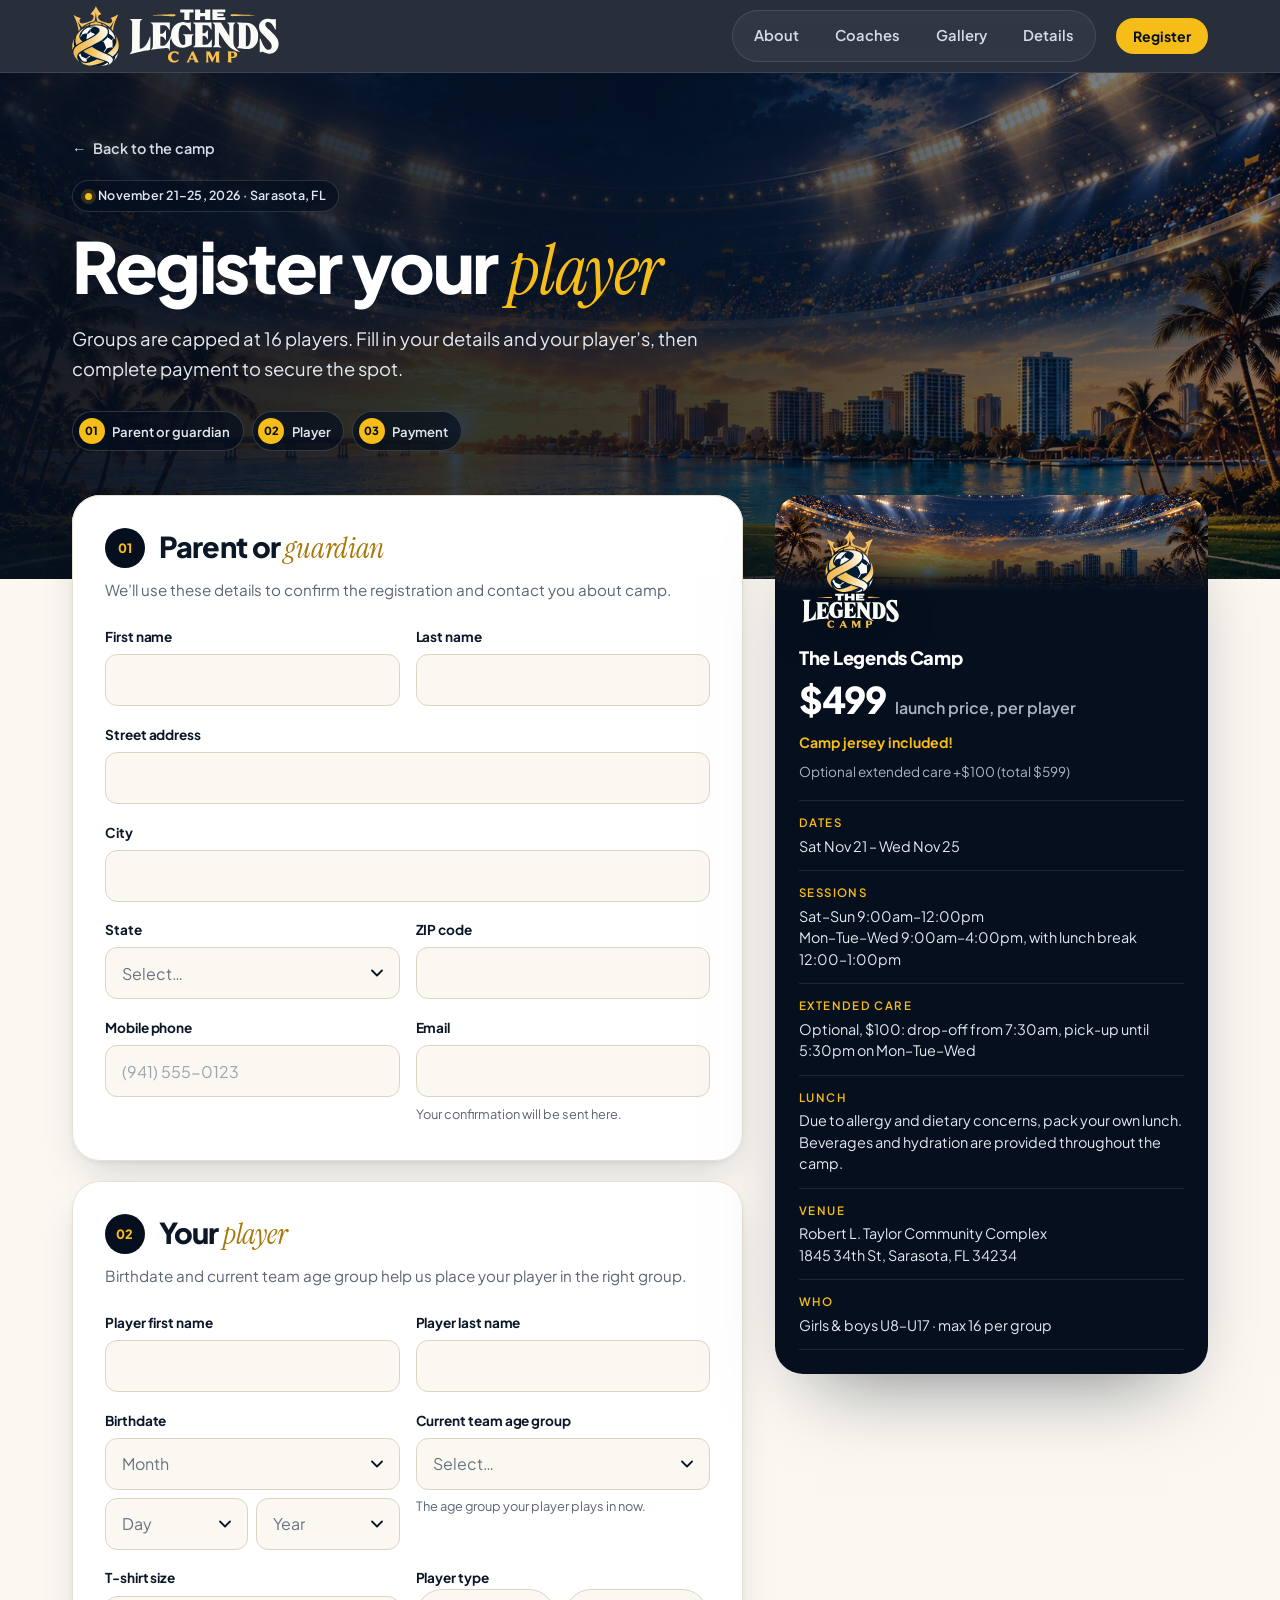
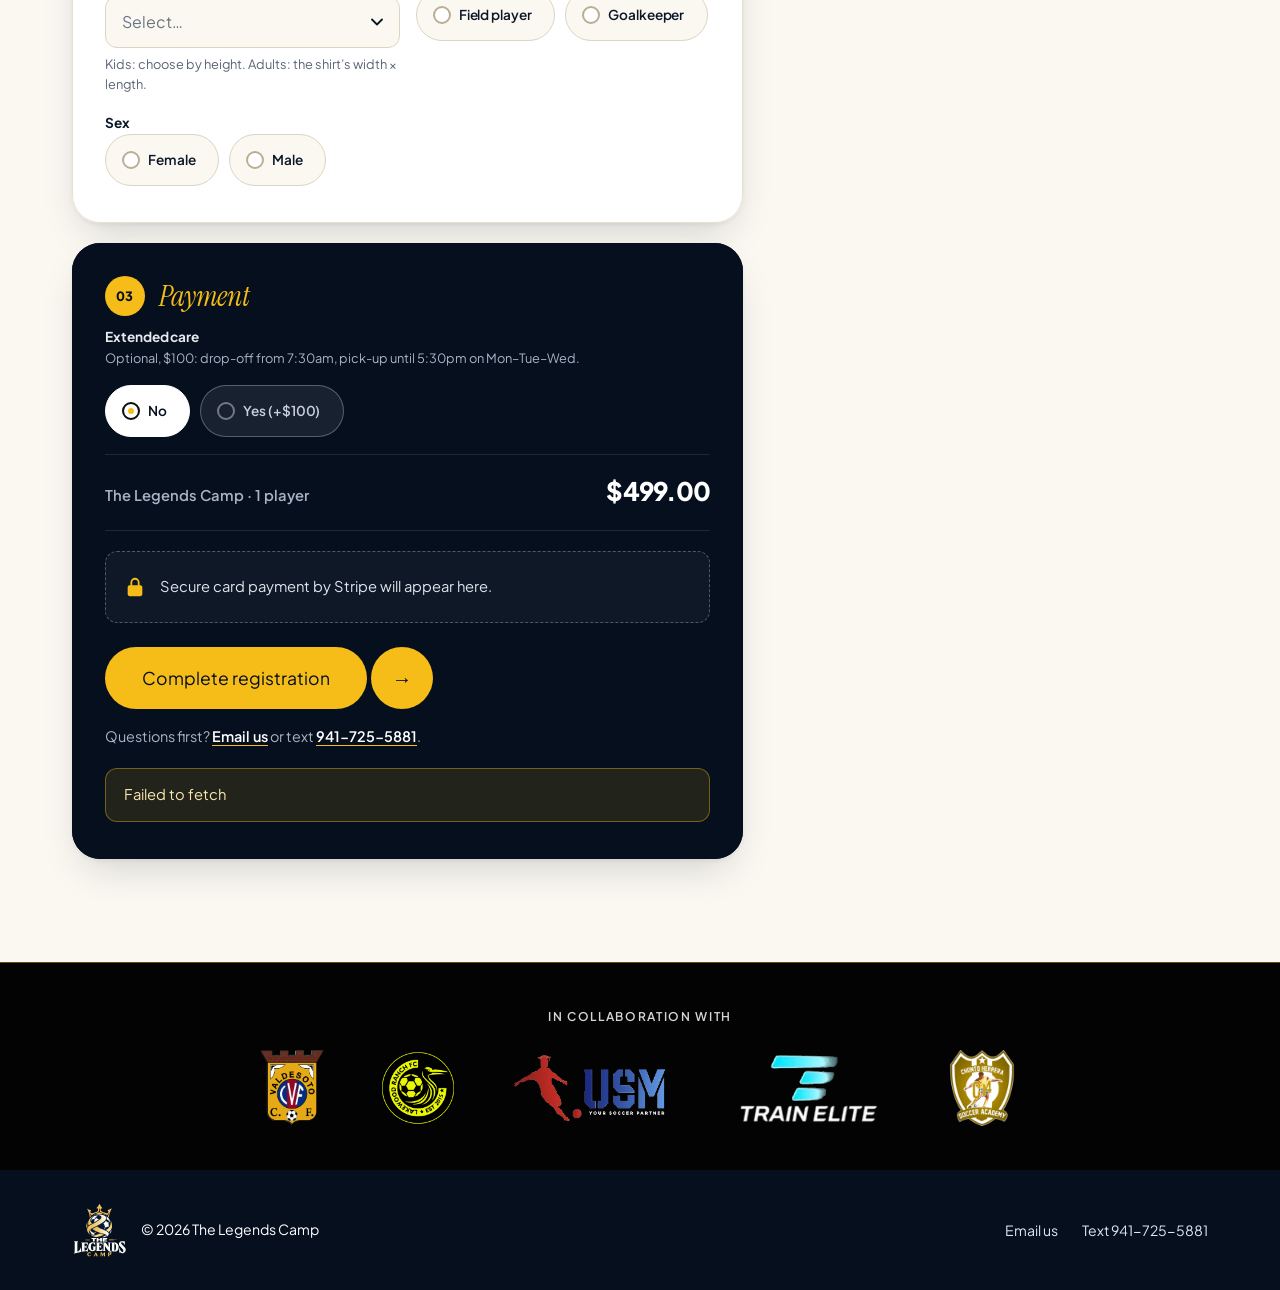
==== register.html @ 3d804f98 "Launch price, hero details and coaching carousel (Jeff, 2026-11-09) - $499 launch price everywhere (" ====
<!doctype html>
<html lang="en">
<head>
<meta charset="UTF-8">
<meta name="viewport" content="width=device-width, initial-scale=1">
<title>Register — The Legends Camp, Sarasota</title>
<meta name="description" content="Register your player for The Legends Camp in Sarasota, November 21–25, 2026. Groups of just 16 players, ages U8–U17.">
<meta name="theme-color" content="#08111f">

<meta property="og:type" content="website">
<meta property="og:title" content="Register — The Legends Camp, Sarasota">
<meta property="og:description" content="Train with five trophy-winning coaches in groups of just 16. Thanksgiving 2026, Sarasota, FL. Ages U8–U17.">
<!-- Link previews (iMessage, WhatsApp, Facebook, etc.). These must be absolute URLs:
     change the preview address below to the final domain when the site moves. -->
<meta property="og:image" content="https://thelegendscamp.com/images/share-david-ronaldo.jpg">
<meta property="og:image:type" content="image/jpeg">
<meta property="og:image:width" content="1200">
<meta property="og:image:height" content="630">
<meta property="og:image:alt" content="David Chorro on the training pitch with Cristiano Ronaldo">
<meta property="og:url" content="https://thelegendscamp.com/register.html">
<meta name="twitter:card" content="summary_large_image">
<meta name="twitter:image" content="https://thelegendscamp.com/images/share-david-ronaldo.jpg">

<link rel="icon" type="image/svg+xml" href="images/logo-dark.svg">
<link rel="stylesheet" href="css/styles.css?v=20261110b">
<link rel="stylesheet" href="css/register.css?v=20261109c">
</head>
<body class="page-register">
<a class="skip-link" href="#main">Skip to the form</a>

<header class="site-header" id="siteHeader">
  <div class="wrap site-header__inner">
    <a class="brand" href="index.html" aria-label="The Legends Camp — home">
      <img src="images/logo-emblem.svg" alt="" width="47" height="60" class="brand__mark">
      <img src="images/logo-wordmark.svg" alt="The Legends Camp" width="150" height="53" class="brand__wordmark">
    </a>

    <button class="nav-toggle" id="navToggle" aria-expanded="false" aria-controls="siteNav">
      <span class="sr-only">Menu</span>
      <span class="nav-toggle__bar"></span>
      <span class="nav-toggle__bar"></span>
      <span class="nav-toggle__bar"></span>
    </button>

    <nav class="site-nav" id="siteNav" aria-label="Primary">
      <div class="site-nav__links">
        <a href="index.html#about">About</a>
        <a href="index.html#coaches">Coaches</a>
        <a href="index.html#gallery">Gallery</a>
        <a href="index.html#faq">Details</a>
      </div>
      <a class="btn btn--gold btn--small" href="#main" aria-current="page">Register</a>
    </nav>
  </div>
</header>

<main id="main">

  <section class="reg-hero">
    <div class="wrap">
      <a class="reg-back" href="index.html"><span aria-hidden="true">←</span> Back to the camp</a>
      <p class="chip chip--dark"><span class="chip__dot" aria-hidden="true"></span>November 21–25, 2026 · Sarasota, FL</p>
      <h1>Register your <em>player</em></h1>
      <p class="reg-hero__lede">Groups are capped at 16 players. Fill in your details and your player’s, then complete payment to secure the spot.</p>
      <ol class="reg-steps" aria-label="Registration steps">
        <li><a href="#step-parent" data-step="step-parent"><span>01</span>Parent or guardian</a></li>
        <li><a href="#step-player" data-step="step-player"><span>02</span>Player</a></li>
        <li><a href="#step-payment" data-step="step-payment"><span>03</span>Payment</a></li>
      </ol>
    </div>
  </section>

  <div class="reg-body">
    <div class="wrap reg-layout">

      <form class="reg-form" id="registrationForm" novalidate>

        <div class="reg-alert" id="regErrors" role="alert" tabindex="-1" hidden>
          <p class="reg-alert__title">Please check the highlighted fields</p>
          <ul class="reg-alert__list" id="regErrorList"></ul>
        </div>

        <fieldset class="reg-card" id="step-parent" tabindex="-1">
          <legend class="reg-card__head">
            <span class="reg-card__num">01</span>
            <span class="reg-card__title">Parent or <em>guardian</em></span>
          </legend>
          <p class="reg-card__intro">We’ll use these details to confirm the registration and contact you about camp.</p>

          <div class="reg-grid">
            <div class="field">
              <label for="parentFirstName">First name</label>
              <input id="parentFirstName" name="parent_first_name" type="text" autocomplete="given-name" required maxlength="50">
            </div>
            <div class="field">
              <label for="parentLastName">Last name</label>
              <input id="parentLastName" name="parent_last_name" type="text" autocomplete="family-name" required maxlength="50">
            </div>

            <div class="field field--full">
              <label for="address">Street address</label>
              <input id="address" name="address" type="text" autocomplete="address-line1" required maxlength="50">
            </div>

            <div class="field field--full field--city">
              <label for="city">City</label>
              <input id="city" name="city" type="text" autocomplete="address-level2" required maxlength="50">
            </div>
            <div class="field">
              <label for="state">State</label>
              <select id="state" name="state" autocomplete="address-level1" required data-dropdown>
                <option value="">Select…</option>
                <option value="AL">Alabama</option><option value="AK">Alaska</option><option value="AZ">Arizona</option>
                <option value="AR">Arkansas</option><option value="CA">California</option><option value="CO">Colorado</option>
                <option value="CT">Connecticut</option><option value="DE">Delaware</option><option value="DC">District of Columbia</option>
                <option value="FL">Florida</option><option value="GA">Georgia</option><option value="HI">Hawaii</option>
                <option value="ID">Idaho</option><option value="IL">Illinois</option><option value="IN">Indiana</option>
                <option value="IA">Iowa</option><option value="KS">Kansas</option><option value="KY">Kentucky</option>
                <option value="LA">Louisiana</option><option value="ME">Maine</option><option value="MD">Maryland</option>
                <option value="MA">Massachusetts</option><option value="MI">Michigan</option><option value="MN">Minnesota</option>
                <option value="MS">Mississippi</option><option value="MO">Missouri</option><option value="MT">Montana</option>
                <option value="NE">Nebraska</option><option value="NV">Nevada</option><option value="NH">New Hampshire</option>
                <option value="NJ">New Jersey</option><option value="NM">New Mexico</option><option value="NY">New York</option>
                <option value="NC">North Carolina</option><option value="ND">North Dakota</option><option value="OH">Ohio</option>
                <option value="OK">Oklahoma</option><option value="OR">Oregon</option><option value="PA">Pennsylvania</option>
                <option value="RI">Rhode Island</option><option value="SC">South Carolina</option><option value="SD">South Dakota</option>
                <option value="TN">Tennessee</option><option value="TX">Texas</option><option value="UT">Utah</option>
                <option value="VT">Vermont</option><option value="VA">Virginia</option><option value="WA">Washington</option>
                <option value="WV">West Virginia</option><option value="WI">Wisconsin</option><option value="WY">Wyoming</option>
              </select>
            </div>
            <div class="field">
              <label for="zip">ZIP code</label>
              <input id="zip" name="zip" type="text" inputmode="numeric" autocomplete="postal-code" required maxlength="10" pattern="\d{5}(-\d{4})?">
            </div>

            <div class="field">
              <label for="phone">Mobile phone</label>
              <input id="phone" name="mobile_phone" type="tel" autocomplete="tel" required maxlength="20" placeholder="(941) 555-0123">
            </div>
            <div class="field">
              <label for="email">Email</label>
              <input id="email" name="email" type="email" autocomplete="email" required maxlength="50">
              <p class="field__hint">Your confirmation will be sent here.</p>
            </div>
          </div>
        </fieldset>

        <fieldset class="reg-card" id="step-player" tabindex="-1">
          <legend class="reg-card__head">
            <span class="reg-card__num">02</span>
            <span class="reg-card__title">Your <em>player</em></span>
          </legend>
          <p class="reg-card__intro">Birthdate and current team age group help us place your player in the right group.</p>

          <div class="reg-grid">
            <div class="field">
              <label for="playerFirstName">Player first name</label>
              <input id="playerFirstName" name="player_first_name" type="text" autocomplete="off" required maxlength="60">
            </div>
            <div class="field">
              <label for="playerLastName">Player last name</label>
              <input id="playerLastName" name="player_last_name" type="text" autocomplete="off" required maxlength="60">
            </div>

            <fieldset class="field birth-field">
              <legend>Birthdate</legend>
              <input id="birthdate" name="player_birthdate" type="hidden" data-min="2006-01-01" data-max="2021-12-31">
              <div class="birth-row">
                <div class="birth-row__part"><label class="sr-only" for="birthMonth">Birth month</label><select id="birthMonth" data-dropdown><option value="">Month</option><option value="01">January</option><option value="02">February</option><option value="03">March</option><option value="04">April</option><option value="05">May</option><option value="06">June</option><option value="07">July</option><option value="08">August</option><option value="09">September</option><option value="10">October</option><option value="11">November</option><option value="12">December</option></select></div>
                <div class="birth-row__part"><label class="sr-only" for="birthDay">Birth day</label><select id="birthDay" data-dropdown><option value="">Day</option><option value="01">1</option><option value="02">2</option><option value="03">3</option><option value="04">4</option><option value="05">5</option><option value="06">6</option><option value="07">7</option><option value="08">8</option><option value="09">9</option><option value="10">10</option><option value="11">11</option><option value="12">12</option><option value="13">13</option><option value="14">14</option><option value="15">15</option><option value="16">16</option><option value="17">17</option><option value="18">18</option><option value="19">19</option><option value="20">20</option><option value="21">21</option><option value="22">22</option><option value="23">23</option><option value="24">24</option><option value="25">25</option><option value="26">26</option><option value="27">27</option><option value="28">28</option><option value="29">29</option><option value="30">30</option><option value="31">31</option></select></div>
                <div class="birth-row__part"><label class="sr-only" for="birthYear">Birth year</label><select id="birthYear" data-dropdown><option value="">Year</option><option value="2021">2021</option><option value="2020">2020</option><option value="2019">2019</option><option value="2018">2018</option><option value="2017">2017</option><option value="2016">2016</option><option value="2015">2015</option><option value="2014">2014</option><option value="2013">2013</option><option value="2012">2012</option><option value="2011">2011</option><option value="2010">2010</option><option value="2009">2009</option><option value="2008">2008</option><option value="2007">2007</option><option value="2006">2006</option></select></div>
              </div>
            </fieldset>
            <div class="field">
              <label for="teamAge">Current team age group</label>
              <select id="teamAge" name="player_team_age_group" required data-dropdown>
                <option value="">Select…</option>
                <option value="U8">U8</option>
                <option value="U9">U9</option>
                <option value="U10">U10</option>
                <option value="U11">U11</option>
                <option value="U12">U12</option>
                <option value="U13">U13</option>
                <option value="U14">U14</option>
                <option value="U15">U15</option>
                <option value="U16">U16</option>
                <option value="U17">U17</option>
                <option value="NONE">Not on a team</option>
              </select>
              <p class="field__hint">The age group your player plays in now.</p>
            </div>
            <div class="field">
              <label for="shirtSize">T-shirt size</label>
              <select id="shirtSize" name="player_tshirt_size" required data-dropdown>
                <option value="">Select…</option>
                <optgroup label="Youth · by height">
                  <option value="YM">YM · size 10 · 150 cm</option>
                  <option value="YL">YL · size 12 · 160 cm</option>
                  <option value="AXS">AXS · size 14 · 170 cm</option>
                </optgroup>
                <optgroup label="Adult · shirt width × length">
                  <option value="AS">AS · 48 × 67 cm</option>
                  <option value="AM">AM · 50 × 69 cm</option>
                  <option value="AL">AL · 52 × 71 cm</option>
                  <option value="AXL">AXL · 54 × 73 cm</option>
                </optgroup>
              </select>
              <p class="field__hint">Kids: choose by height. Adults: the shirt’s width × length.</p>
            </div>

            <fieldset class="field choice" id="playerTypeGroup">
              <legend>Player type</legend>
              <div class="choice__row">
                <label class="choice__opt"><input type="radio" name="player_position" value="Field Player" required><span>Field player</span></label>
                <label class="choice__opt"><input type="radio" name="player_position" value="Goalkeeper"><span>Goalkeeper</span></label>
              </div>
            </fieldset>

            <fieldset class="field choice" id="sexGroup">
              <legend>Sex</legend>
              <div class="choice__row">
                <label class="choice__opt"><input type="radio" name="player_sex" value="F" required><span>Female</span></label>
                <label class="choice__opt"><input type="radio" name="player_sex" value="M"><span>Male</span></label>
              </div>
            </fieldset>
          </div>
        </fieldset>

        <fieldset class="reg-card reg-card--pay" id="step-payment" tabindex="-1">
          <legend class="reg-card__head">
            <span class="reg-card__num">03</span>
            <span class="reg-card__title"><em>Payment</em></span>
          </legend>

          <fieldset class="field choice field--full" id="extendedCareGroup">
            <legend>Extended care</legend>
            <p class="field__hint">Optional, $100: drop-off from 7:30am, pick-up until 5:30pm on Mon–Tue–Wed.</p>
            <div class="choice__row">
              <label class="choice__opt"><input type="radio" name="extended_care" value="No" checked><span>No</span></label>
              <label class="choice__opt"><input type="radio" name="extended_care" value="Yes"><span>Yes (+$100)</span></label>
            </div>
          </fieldset>

          <div class="pay-total">
            <span>The Legends Camp · 1 player</span>
            <strong id="payTotalAmount">$499.00</strong>
          </div>

          <div class="pay-element is-placeholder" id="payment-element">
            <svg class="pay-element__icon" viewBox="0 0 24 24" width="22" height="22" aria-hidden="true"><path fill="currentColor" d="M12 2a5 5 0 0 0-5 5v3H6a2 2 0 0 0-2 2v8a2 2 0 0 0 2 2h12a2 2 0 0 0 2-2v-8a2 2 0 0 0-2-2h-1V7a5 5 0 0 0-5-5Zm-3 8V7a3 3 0 1 1 6 0v3H9Z"/></svg>
            <p>Secure card payment by Stripe will appear here.</p>
          </div>

          <div class="pay-card" id="payCard" hidden>
            <div class="field">
              <label for="ccNum">Card number</label>
              <input id="ccNum" name="cc_num" type="text" inputmode="numeric" autocomplete="cc-number" maxlength="23" placeholder="4000 2000 2000 2000">
            </div>
            <div class="pay-card__row">
              <div class="field">
                <label for="ccMonth">Month</label>
                <select id="ccMonth" name="cc_exp_month" autocomplete="cc-exp-month">
                  <option value="">MM</option>
                  <option value="01">01</option><option value="02">02</option><option value="03">03</option>
                  <option value="04">04</option><option value="05">05</option><option value="06">06</option>
                  <option value="07">07</option><option value="08">08</option><option value="09">09</option>
                  <option value="10">10</option><option value="11">11</option><option value="12">12</option>
                </select>
              </div>
              <div class="field">
                <label for="ccYear">Year</label>
                <select id="ccYear" name="cc_exp_year" autocomplete="cc-exp-year">
                  <option value="">YYYY</option>
                  <option>2026</option><option>2027</option><option>2028</option><option>2029</option>
                  <option>2030</option><option>2031</option><option>2032</option><option>2033</option>
                  <option>2034</option><option>2035</option><option>2036</option><option>2037</option>
                  <option>2038</option><option>2039</option><option>2040</option>
                </select>
              </div>
              <div class="field">
                <label for="ccCvv">Security code</label>
                <input id="ccCvv" name="cc_cvv" type="text" inputmode="numeric" autocomplete="cc-csc" maxlength="4" placeholder="123">
              </div>
            </div>
            <p class="pay-card__hint">Test checkout. Card 4000200020002000 completes registration without Stripe.</p>
          </div>

          <div class="reg-submit">
            <button class="btn-split btn-split--xl reg-submit__btn" type="submit" id="regSubmit">
              <span class="btn-split__label">Complete registration</span>
              <span class="btn-split__icon" aria-hidden="true">→</span>
            </button>
            <p class="reg-submit__note">Questions first? <a href="mailto:jeffrey@thelegendscamp.com">Email us</a> or text <a href="sms:+19417255881">941-725-5881</a>.</p>
          </div>

          <p class="reg-status" id="regStatus" role="status" hidden></p>
        </fieldset>
      </form>

      <aside class="reg-summary" aria-label="Camp summary">
        <div class="reg-summary__card">
          <div class="reg-summary__banner" style="background-image:url('images/stadium-sarasota.webp')" aria-hidden="true"></div>
          <div class="reg-summary__body">
            <img class="reg-summary__crest" src="images/logo-dark.svg" alt="" width="56" height="56">
            <p class="reg-summary__name">The Legends Camp</p>
            <p class="price"><span class="price__amount">$499</span><span class="price__note">launch price, per player</span></p>
            <p class="price-then">Camp jersey included!</p>
            <p class="price-extra">Optional extended care +$100 (total $599)</p>
            <dl class="register-card__details">
              <div><dt>Dates</dt><dd>Sat Nov 21 – Wed Nov 25</dd></div>
              <div><dt>Sessions</dt><dd>Sat–Sun 9:00am–12:00pm<br>Mon–Tue–Wed 9:00am–4:00pm, with lunch break 12:00–1:00pm</dd></div>
              <div><dt>Extended care</dt><dd>Optional, $100: drop-off from 7:30am, pick-up until 5:30pm on Mon–Tue–Wed</dd></div>
              <div><dt>Lunch</dt><dd>Due to allergy and dietary concerns, pack your own lunch. Beverages and hydration are provided throughout the camp.</dd></div>
              <div><dt>Venue</dt><dd>Robert L. Taylor Community Complex<br>1845 34th St, Sarasota, FL 34234</dd></div>
              <div><dt>Who</dt><dd>Girls &amp; boys U8–U17 · max 16 per group</dd></div>
            </dl>
          </div>
        </div>
      </aside>

    </div>

    <div class="wrap">
      <section class="reg-done" id="regSuccess" tabindex="-1" hidden aria-labelledby="regSuccessTitle">
        <div class="reg-done__check" aria-hidden="true">
          <svg viewBox="0 0 24 24" width="72" height="72"><path d="M5 12.5 9.2 16.7 19 7" fill="none" stroke="currentColor" stroke-width="2.6" stroke-linecap="round" stroke-linejoin="round"/></svg>
        </div>
        <h2 id="regSuccessTitle">Registration complete</h2>
        <p class="reg-done__pitch">See you on the <em>pitch</em></p>
        <p class="reg-done__text">Thanks, <span id="regSuccessName">—</span>. A confirmation is on its way to <strong id="regSuccessEmail">—</strong>.</p>
        <a class="btn btn--line" href="index.html">Back to the camp</a>
      </section>
    </div>
  </div>

</main>

<section class="sponsors" aria-labelledby="sponsorsTitle">
  <div class="wrap">
    <p class="sponsors__title" id="sponsorsTitle">In collaboration with</p>
    <div class="sponsors__row">
      <img src="images/sponsor-valdesoto-transparent.png" alt="Valdesoto C.F." loading="lazy">
      <img src="images/sponsor-lwrfc.png" alt="Lakewood Ranch FC" loading="lazy">
      <img src="images/sponsor-usm.png" alt="USM – Your Soccer Partner" loading="lazy">
      <img src="images/sponsor-trainelite.png" alt="Train Elite" loading="lazy">
      <img src="images/sponsor-ch4.png" alt="CH4 Soccer Academy" loading="lazy">
    </div>
  </div>
</section>

<footer class="site-footer">
  <div class="wrap site-footer__inner">
    <div class="site-footer__brand">
      <img src="images/logo-dark.svg" alt="" width="56" height="56">
      <p>© 2026 The Legends Camp</p>
    </div>
    <p class="site-footer__links"><a href="mailto:jeffrey@thelegendscamp.com">Email us</a><a href="sms:+19417255881">Text 941-725-5881</a></p>
  </div>
</footer>

<script src="https://js.stripe.com/v3/"></script>
<script src="js/main.js?v=20261110"></script>
<script src="js/register.js?v=20261109"></script>
<script src="js/semkhor.js"></script>
</body>
</html>
---- css/styles.css ----
/* The Legends Camp — stylesheet
   Brand: navy, gold, ivory (matches the Week 1 campaign creative). */

@font-face {
  font-family: "Jakarta";
  src: url("../fonts/jakarta.woff2") format("woff2");
  font-weight: 200 800;
  font-style: normal;
  font-display: swap;
}
@font-face {
  font-family: "Instrument Serif";
  src: url("../fonts/instrument-serif-italic.woff2") format("woff2");
  font-weight: 400;
  font-style: italic;
  font-display: swap;
}

:root {
  --navy-950: #050f1e;
  --navy-900: #071a31;
  --navy-800: #0d2542;
  --navy-700: #163357;
  --gold: #f6bc17;
  --gold-hover: #ffcb3d;
  --gold-deep: #a8770a;   /* gold for text on light backgrounds (AA) */
  --ivory: #f6f1e6;
  --paper: #fbf8f2;
  --white: #ffffff;
  --ink: #0b1626;
  --muted: #5a6577;
  --muted-dark: #a9b3c3;
  --line: #e7e0d1;
  --line-dark: rgba(255, 255, 255, .1);

  --radius-sm: 12px;
  --radius: 20px;
  --radius-lg: 28px;
  --wrap: 1200px;
  --gutter: 20px;

  --font: "Jakarta", -apple-system, BlinkMacSystemFont, "Segoe UI", Roboto, Helvetica, Arial, sans-serif;
  --font-accent: "Instrument Serif", Georgia, "Times New Roman", serif;

  --shadow-sm: 0 1px 2px rgba(11, 22, 38, .06), 0 2px 8px rgba(11, 22, 38, .05);
  --shadow: 0 2px 4px rgba(11, 22, 38, .05), 0 18px 40px -12px rgba(11, 22, 38, .18);
  --ease: cubic-bezier(.2, .7, .2, 1);
}

*, *::before, *::after { box-sizing: border-box; }
html { scroll-behavior: smooth; scroll-padding-top: 84px; }
@media (prefers-reduced-motion: reduce) { html { scroll-behavior: auto; } }

body {
  margin: 0;
  font-family: var(--font);
  font-size: 1rem;
  color: var(--ink);
  background: var(--paper);
  line-height: 1.6;
  -webkit-font-smoothing: antialiased;
  text-rendering: optimizeLegibility;
  overflow-x: hidden;
}

img, video { max-width: 100%; display: block; }
a { color: inherit; }
p { margin: 0 0 1em; }
h1, h2, h3 { margin: 0; font-weight: 800; letter-spacing: -0.025em; line-height: 1.08; text-wrap: balance; }
h2 { font-size: clamp(1.9rem, 1.3rem + 2.4vw, 3.1rem); }
em { font-family: var(--font-accent); font-style: italic; font-weight: 400; letter-spacing: -0.01em; }

.wrap { max-width: var(--wrap); margin-inline: auto; padding-inline: var(--gutter); }
@media (min-width: 760px) { :root { --gutter: 32px; } }

.section { padding-block: clamp(72px, 9vw, 120px); }

.sr-only {
  position: absolute; width: 1px; height: 1px; padding: 0; margin: -1px;
  overflow: hidden; clip: rect(0,0,0,0); white-space: nowrap; border: 0;
}

.skip-link {
  position: absolute; left: -999px; top: 0; z-index: 1000;
  background: var(--gold); color: var(--navy-950);
  padding: 10px 16px; font-weight: 700; text-decoration: none; border-radius: 8px;
}
.skip-link:focus { left: 12px; top: 12px; }

:focus-visible { outline: 3px solid var(--gold); outline-offset: 3px; border-radius: 6px; }

/* ---------- Chips / eyebrows ---------- */
.chip {
  display: inline-flex; align-items: center; gap: .5em;
  margin: 0 0 1.1rem;
  padding: .42em .95em;
  border: 1px solid var(--line);
  background: var(--white);
  border-radius: 999px;
  font-size: .78rem; font-weight: 600; letter-spacing: .02em;
  color: var(--muted);
}
.chip--dark { background: rgba(255,255,255,.06); border-color: rgba(255,255,255,.14); color: #dfe5ee; }
.chip__dot { width: 7px; height: 7px; border-radius: 50%; background: var(--gold); box-shadow: 0 0 0 4px rgba(246,188,23,.18); }

/* ---------- Buttons ---------- */
.btn {
  display: inline-flex; align-items: center; justify-content: center; gap: .45em;
  padding: .9em 1.5em;
  border-radius: 999px; border: 1px solid transparent;
  font: inherit; font-weight: 700; font-size: .95rem; line-height: 1;
  text-decoration: none; cursor: pointer; white-space: nowrap;
  transition: background-color .2s var(--ease), border-color .2s var(--ease), transform .2s var(--ease), color .2s var(--ease);
}
.btn--small { padding: .72em 1.15em; font-size: .88rem; }
.btn--gold { background: var(--gold); color: var(--navy-950); }
.btn--gold:hover { background: var(--gold-hover); }
.btn--line { border-color: rgba(255,255,255,.28); color: #fff; }
.btn--line:hover { border-color: #fff; background: rgba(255,255,255,.06); }
.btn__arrow { font-size: 1.05em; transition: transform .2s var(--ease); }
.btn:hover .btn__arrow { transform: translate(2px, -2px); }

/* Split button: pill + round arrow (as in the reference "Book Now ↗") */
.btn-split { display: inline-flex; align-items: center; text-decoration: none; font-weight: 700; color: var(--navy-950); }
.btn-split__label {
  display: inline-flex; align-items: center; height: 54px; padding: 0 1.6em;
  background: var(--gold); border-radius: 999px; font-size: 1rem;
  transition: background-color .2s var(--ease);
}
.btn-split__icon {
  display: inline-grid; place-items: center; width: 54px; height: 54px; margin-left: 4px;
  background: var(--gold); border-radius: 50%; font-size: 1.25rem;
  transition: background-color .2s var(--ease), transform .25s var(--ease);
}
.btn-split:hover .btn-split__label, .btn-split:hover .btn-split__icon { background: var(--gold-hover); }
.btn-split:hover .btn-split__icon { transform: rotate(45deg); }
.btn-split--xl .btn-split__label { height: 62px; font-size: 1.1rem; padding: 0 2.1em; }
.btn-split--xl .btn-split__icon { width: 62px; height: 62px; }

/* ---------- Header ---------- */
.site-header {
  position: sticky; top: 0; z-index: 100;
  background: rgba(5, 15, 30, .86);
  -webkit-backdrop-filter: saturate(140%) blur(14px);
  backdrop-filter: saturate(140%) blur(14px);
  border-bottom: 1px solid var(--line-dark);
}
.site-header__inner { display: flex; align-items: center; justify-content: space-between; gap: 1rem; min-height: 72px; }
.brand { display: flex; align-items: center; gap: .7rem; text-decoration: none; color: #fff; }
.brand__mark { width: 44px; height: auto; }
.brand__text { font-weight: 800; font-size: 1rem; line-height: 1.1; letter-spacing: -.01em; }
.brand__sub { display: block; font-size: .7rem; font-weight: 600; letter-spacing: .14em; text-transform: uppercase; color: var(--gold); margin-top: 3px; }

.nav-toggle { display: inline-flex; flex-direction: column; gap: 5px; background: none; border: 0; padding: 12px; margin-right: -12px; cursor: pointer; }
.nav-toggle__bar { width: 22px; height: 2px; background: #fff; border-radius: 2px; transition: transform .2s var(--ease), opacity .2s; }
.nav-toggle[aria-expanded="true"] .nav-toggle__bar:nth-child(2) { transform: translateY(7px) rotate(45deg); }
.nav-toggle[aria-expanded="true"] .nav-toggle__bar:nth-child(3) { opacity: 0; }
.nav-toggle[aria-expanded="true"] .nav-toggle__bar:nth-child(4) { transform: translateY(-7px) rotate(-45deg); }

.site-nav { display: none; }
.site-nav a:not(.btn) { color: #d5dce7; text-decoration: none; font-weight: 600; font-size: .92rem; }
.site-nav a:not(.btn):hover { color: #fff; }

.site-nav.is-open {
  display: flex; flex-direction: column; align-items: stretch; gap: 1.25rem;
  position: absolute; top: 72px; left: 0; right: 0;
  background: var(--navy-950); padding: 1.25rem var(--gutter) 1.5rem;
  border-bottom: 1px solid var(--line-dark);
}
.site-nav.is-open .site-nav__links { display: flex; flex-direction: column; gap: .25rem; }
.site-nav.is-open .site-nav__links a { padding: .7rem 0; border-bottom: 1px solid var(--line-dark); font-size: 1rem; }

@media (min-width: 900px) {
  .nav-toggle { display: none; }
  .site-nav { display: flex; align-items: center; gap: 1.25rem; }
  .site-nav__links {
    display: flex; gap: .25rem; padding: 5px;
    border: 1px solid var(--line-dark); background: rgba(255,255,255,.04); border-radius: 999px;
  }
  .site-nav__links a { padding: .5rem 1rem; border-radius: 999px; transition: background-color .2s var(--ease), color .2s; }
  .site-nav__links a:hover { background: rgba(255,255,255,.08); }
}

/* ---------- Hero ---------- */
.hero {
  position: relative;
  color: #fff;
  background:
    radial-gradient(900px 480px at 85% -10%, rgba(246,188,23,.14), transparent 60%),
    radial-gradient(700px 500px at -10% 40%, rgba(40,90,160,.25), transparent 60%),
    var(--navy-950);
  padding-block: clamp(48px, 7vw, 88px) clamp(56px, 7vw, 96px);
  overflow: hidden;
}
.hero__grid { display: grid; gap: 2.5rem; align-items: end; }
.hero h1 { font-size: clamp(2.5rem, 1.4rem + 4.6vw, 4.9rem); line-height: 1.02; letter-spacing: -.035em; max-width: 13ch; }
.hero h1 em { display: block; color: var(--gold); font-size: 1.06em; line-height: 1; margin-top: .08em; }
.hero__lede { font-size: clamp(1.02rem, .95rem + .35vw, 1.2rem); color: #c3ccda; max-width: 46ch; margin: 1.5rem 0 2rem; }
.hero__actions { display: flex; flex-wrap: wrap; gap: .9rem; align-items: center; }
.hero__actions .btn--line { height: 54px; padding-inline: 1.6em; }

.hero__panel {
  background: rgba(255,255,255,.04);
  border: 1px solid var(--line-dark);
  border-radius: var(--radius-lg);
  padding: 1.5rem;
}
.countdown { padding-bottom: 1.25rem; margin-bottom: 1.25rem; border-bottom: 1px solid var(--line-dark); }
.countdown[hidden] { display: none; }
.countdown__title { font-size: .78rem; font-weight: 600; letter-spacing: .12em; text-transform: uppercase; color: var(--muted-dark); margin-bottom: .85rem; }
.countdown__row { display: grid; grid-template-columns: repeat(4, 1fr); gap: .6rem; }
.countdown__unit { background: rgba(255,255,255,.05); border-radius: var(--radius-sm); padding: .8rem .4rem .7rem; text-align: center; }
.countdown__num { display: block; font-size: clamp(1.6rem, 1.3rem + 1vw, 2.1rem); font-weight: 800; letter-spacing: -.03em; line-height: 1; font-variant-numeric: tabular-nums; color: #fff; }
.countdown__label { display: block; margin-top: .4rem; font-size: .68rem; font-weight: 600; letter-spacing: .1em; text-transform: uppercase; color: var(--muted-dark); }

.glance { display: grid; grid-template-columns: 1fr 1fr; gap: 1rem 1.25rem; margin: 0; }
.glance dt { font-size: .72rem; font-weight: 600; letter-spacing: .1em; text-transform: uppercase; color: var(--muted-dark); }
.glance dd { margin: .2rem 0 0; font-weight: 700; font-size: .98rem; color: #fff; }

@media (min-width: 980px) {
  .hero__grid { grid-template-columns: minmax(0, 1.45fr) minmax(0, 1fr); gap: 4rem; }
}

/* ---------- About ---------- */
.about { background: var(--paper); }
.about__grid { display: grid; gap: 2.5rem; }
.about__quote { font-size: clamp(1.6rem, 1.15rem + 1.9vw, 2.45rem); line-height: 1.15; letter-spacing: -.025em; }
.about__quote em { color: var(--gold-deep); }
.about__crest { width: 116px; height: auto; margin-top: 2rem; }
.about__body { color: #2a3546; font-size: 1.04rem; }
.about__body strong { color: var(--ink); }

.stats { list-style: none; margin: 2rem 0 0; padding: 0; display: grid; grid-template-columns: repeat(3, 1fr); gap: .75rem; }
.stat { background: var(--white); border: 1px solid var(--line); border-radius: var(--radius); padding: 1.1rem 1rem 1rem; display: flex; flex-direction: column; justify-content: space-between; min-height: 132px; }
.stat__num { font-size: clamp(2.2rem, 1.8rem + 1.5vw, 3rem); font-weight: 800; letter-spacing: -.04em; line-height: 1; }
.stat__label { font-size: .82rem; line-height: 1.35; color: var(--muted); margin-top: .75rem; }
.stat--dark { background: var(--navy-900); border-color: var(--navy-900); color: #fff; }
.stat--dark .stat__num { color: var(--gold); }
.stat--dark .stat__label { color: var(--muted-dark); }

@media (min-width: 900px) {
  .about__grid { grid-template-columns: minmax(0, 1fr) minmax(0, 1.05fr); gap: 5rem; align-items: start; }
  .about__intro { position: sticky; top: 110px; }
}
@media (max-width: 420px) {
  .stats { grid-template-columns: 1fr 1fr; }
  .stat--dark { grid-column: 1 / -1; min-height: 0; flex-direction: row; align-items: center; gap: 1rem; }
  .stat--dark .stat__label { margin-top: 0; }
}

/* ---------- Section heads ---------- */
.section-head { display: grid; gap: 1rem 3rem; margin-bottom: clamp(2rem, 4vw, 3.25rem); align-items: end; }
.section-head .chip { margin-bottom: 1rem; }
.section-head h2 em { color: var(--gold-deep); }
.section-head__aside { color: var(--muted); max-width: 44ch; margin: 0; }
@media (min-width: 900px) {
  .section-head { grid-template-columns: 1fr auto; }
  .section-head__aside { text-align: right; }
}

/* ---------- Coaches ---------- */
.coaches { background: var(--navy-950); color: #fff; }
.coaches .section-head h2 em { color: var(--gold); }
.coaches .section-head__aside { color: var(--muted-dark); }

.coach-grid { list-style: none; margin: 0; padding: 0; display: grid; grid-template-columns: repeat(2, minmax(0, 1fr)); gap: 1.5rem 1rem; }
.coach-card__media {
  position: relative; border-radius: var(--radius); overflow: hidden;
  aspect-ratio: 900 / 972; background: var(--navy-800);
  box-shadow: 0 0 0 1px rgba(255,255,255,.08);
}
.coach-card__media img { width: 100%; height: 100%; object-fit: cover; transition: transform .6s var(--ease); }
.coach-card:hover .coach-card__media img { transform: scale(1.04); }
.coach-card__name { font-size: 1.05rem; font-weight: 700; letter-spacing: -.01em; margin-top: 1rem; }
.coach-card__cred { font-size: .85rem; color: var(--muted-dark); margin: .3rem 0 0; line-height: 1.45; }
.coach-card__badge {
  position: absolute; z-index: 1; top: 10px; left: 10px;
  padding: .35em .75em; border-radius: 999px;
  background: var(--gold); color: var(--navy-950);
  font-size: .7rem; font-weight: 700; letter-spacing: .04em;
}
@media (min-width: 640px) { .coach-grid { grid-template-columns: repeat(3, minmax(0, 1fr)); } }
@media (min-width: 1040px) { .coach-grid { grid-template-columns: repeat(5, minmax(0, 1fr)); gap: 1.25rem; } }

/* ---------- Experience ---------- */
.experience {
  background: linear-gradient(120deg, #e7b634 0%, #f3d16b 55%, #e8b63b 100%);
  color: var(--navy-950);
}
.experience .chip { background: rgba(255,255,255,.24); border-color: rgba(5,15,30,.24); color: var(--navy-900); }
.experience__grid { display: grid; gap: 2.5rem; align-items: center; }
.media-frame { position: relative; border-radius: var(--radius-lg); overflow: hidden; box-shadow: var(--shadow); aspect-ratio: 16 / 9; background: var(--navy-900); }
.media-frame img { width: 100%; height: 100%; object-fit: cover; }
.media-frame::after { content: ""; position: absolute; inset: 0; background: linear-gradient(180deg, transparent 50%, rgba(5,15,30,.65)); pointer-events: none; }
.play-btn {
  position: absolute; z-index: 1; left: 18px; bottom: 18px;
  display: inline-flex; align-items: center; gap: .75rem;
  padding: 6px 1.2rem 6px 6px; border: 0; border-radius: 999px;
  background: #fff; color: var(--ink);
  font: inherit; font-weight: 700; font-size: .92rem; cursor: pointer;
  box-shadow: 0 10px 30px -10px rgba(0,0,0,.5);
  transition: transform .2s var(--ease);
}
.play-btn:hover { transform: translateY(-2px); }
.play-btn__icon { width: 42px; height: 42px; border-radius: 50%; background: var(--gold); position: relative; }
.play-btn__icon::before { content: ""; position: absolute; left: 16px; top: 13px; border-left: 13px solid var(--navy-950); border-top: 8px solid transparent; border-bottom: 8px solid transparent; }
.video-wrap { display: flex; justify-content: center; }
.video-wrap[hidden] { display: none; }
.video-wrap video { width: auto; max-width: 100%; max-height: 78vh; aspect-ratio: 9 / 16; border-radius: var(--radius-lg); background: #000; box-shadow: var(--shadow); }

.experience__copy h2 em { color: var(--navy-900); }
.experience__lede { font-size: 1.1rem; color: var(--navy-900); margin-top: 1.25rem; }
.disclaimer { font-size: .84rem; color: var(--muted); border-left: 2px solid var(--gold); padding-left: .9em; margin: 1.5rem 0 0; max-width: 52ch; }
.experience .disclaimer { color: var(--navy-900); border-left-color: #8a650c; }

@media (min-width: 900px) {
  .experience__grid { grid-template-columns: 1fr 1fr; gap: 5rem; }
}

/* ---------- Features ---------- */
.features {
  background: linear-gradient(rgba(3,31,20,.70), rgba(3,31,20,.64)), url('../images/soccer-turf.webp') center / cover no-repeat;
  background-color: #0c3927;
  color: var(--white);
}
.features .chip { background: rgba(3,31,20,.66); border-color: rgba(255,255,255,.3); color: var(--white); }
.features .section-head h2 em { color: var(--gold); }
.features .section-head__aside { color: #e5eee9; }
.features .feature { color: var(--ink); }
.feature-grid { list-style: none; margin: 0; padding: 0; display: grid; gap: 1rem; }
.feature {
  background: var(--white); border: 1px solid var(--line); border-radius: var(--radius);
  padding: 1.5rem 1.5rem 1.6rem;
  transition: border-color .25s var(--ease), box-shadow .25s var(--ease), transform .25s var(--ease);
}
.feature:hover { border-color: #d9cfb8; box-shadow: var(--shadow-sm); transform: translateY(-2px); }
.feature__num { display: inline-block; font-size: .78rem; font-weight: 700; color: var(--gold-deep); letter-spacing: .06em; margin-bottom: 1.6rem; }
.feature h3 { font-size: 1.12rem; letter-spacing: -.015em; margin-bottom: .45rem; }
.feature p { color: var(--muted); margin: 0; font-size: .95rem; }
@media (min-width: 640px) { .feature-grid { grid-template-columns: repeat(2, 1fr); } }
@media (min-width: 1000px) { .feature-grid { grid-template-columns: repeat(3, 1fr); } }

/* ---------- Gallery (bento) ---------- */
.gallery { background: var(--ivory); }
.bento { display: grid; grid-template-columns: repeat(2, 1fr); grid-auto-rows: 170px; gap: .75rem; }
.bento__item { margin: 0; border-radius: var(--radius); overflow: hidden; background: var(--line); }
.bento__item picture, .bento__item img { display: block; width: 100%; height: 100%; }
.bento__item img { object-fit: cover; transition: transform .7s var(--ease); }
.bento__item:hover img { transform: scale(1.04); }
.bento__item--kid img { object-position: center 30%; }
@media (max-width: 899px) {
  .bento__item--kid, .bento__item--trophy { grid-row: span 2; }
}
@media (min-width: 900px) {
  .bento {
    grid-template-columns: 1fr 1.2fr 1.2fr 1fr 1fr;
    grid-template-rows: 250px 250px;
    grid-auto-rows: auto;
    grid-template-areas:
      "kid train train trophy ucl"
      "kid herr  cele  trophy ucl";
    gap: 1rem;
  }
  .bento__item--kid { grid-area: kid; }
  .bento__item--train { grid-area: train; }
  .bento__item--trophy { grid-area: trophy; }
  .bento__item--ucl { grid-area: ucl; }
  .bento__item--herrera { grid-area: herr; }
  .bento__item--celebrate { grid-area: cele; }
}

/* ---------- Register ---------- */
.register { background: var(--paper); }
.register-card { border-radius: var(--radius-lg); overflow: hidden; background: var(--navy-950); color: #fff; box-shadow: 0 40px 80px -40px rgba(5,15,30,.55); }
.register-card__banner { height: clamp(90px, 13vw, 170px); background-size: cover; background-position: center 60%; position: relative; }
.register-card__banner::after { content: ""; position: absolute; inset: 0; background: linear-gradient(180deg, rgba(5,15,30,0) 30%, var(--navy-950)); }
.register-card__body { display: grid; gap: 2.5rem; padding: 1.5rem 1.5rem 2rem; }
.register-card h2 { font-size: clamp(2.4rem, 1.6rem + 3.4vw, 4.2rem); letter-spacing: -.035em; }
.register-card h2 em { color: var(--gold); }
.price { display: flex; align-items: baseline; gap: .6rem; margin: 1.25rem 0 .25rem; }
.price__amount { font-size: clamp(2.2rem, 1.8rem + 1.6vw, 3rem); font-weight: 800; letter-spacing: -.04em; line-height: 1; }
.price__note { color: var(--muted-dark); font-weight: 600; }
.register-card__note { color: var(--muted-dark); margin-bottom: 1.75rem; }

.register-card__details { margin: 0; display: grid; gap: 0; align-content: start; }
.register-card__details div { display: grid; gap: .25rem; padding: 1rem 0; border-top: 1px solid var(--line-dark); }
.register-card__details div:last-child { border-bottom: 1px solid var(--line-dark); }
.register-card__details dt { font-size: .72rem; font-weight: 600; letter-spacing: .12em; text-transform: uppercase; color: var(--gold); }
.register-card__details dd { margin: 0; color: #e3e8ef; font-size: .96rem; line-height: 1.5; }

@media (min-width: 900px) {
  .register-card__body { grid-template-columns: 1.1fr 1fr; gap: 4rem; padding: 1rem 3.5rem 3.5rem; align-items: end; }
  .register-card__details div { grid-template-columns: 110px 1fr; gap: 1rem; }
}

/* ---------- FAQ ---------- */
.faq { background: var(--paper); padding-top: 0; }
.faq__grid { display: grid; gap: 2rem; }
.faq__intro h2 em { color: var(--gold-deep); }
.faq__contact { color: var(--muted); margin-top: 1.25rem; max-width: 34ch; }
.faq__contact a { white-space: nowrap; color: var(--ink); font-weight: 600; text-decoration-color: var(--gold); text-underline-offset: 3px; }

.faq-list { border-top: 1px solid var(--line); }
.faq-item { border-bottom: 1px solid var(--line); }
.faq-item summary {
  list-style: none; cursor: pointer;
  display: flex; align-items: center; justify-content: space-between; gap: 1rem;
  padding: 1.25rem 0; font-weight: 700; font-size: 1.05rem;
}
.faq-item summary::-webkit-details-marker { display: none; }
.faq-item summary::after {
  content: "+"; flex: none; display: grid; place-items: center;
  width: 32px; height: 32px; border-radius: 50%; border: 1px solid var(--line);
  font-weight: 500; font-size: 1.2rem; color: var(--ink);
  transition: transform .25s var(--ease), background-color .2s;
}
.faq-item[open] summary::after { transform: rotate(45deg); background: var(--gold); border-color: var(--gold); }
.faq-item p { color: var(--muted); margin: -.25rem 0 1.4rem; max-width: 62ch; padding-right: 2.5rem; }

@media (min-width: 900px) {
  .faq__grid { grid-template-columns: minmax(0, .8fr) minmax(0, 1.2fr); gap: 5rem; }
}

/* ---------- Sponsors ---------- */
.sponsors { background: var(--white); border-top: 1px solid var(--line); padding-block: 44px; }
.sponsors__title { text-align: center; font-size: .75rem; font-weight: 600; letter-spacing: .14em; text-transform: uppercase; color: var(--muted); margin-bottom: 1.5rem; }
.sponsors__row { display: flex; flex-wrap: wrap; align-items: center; justify-content: center; gap: 1.75rem 3rem; }
.sponsors__row img { height: 48px; width: auto; object-fit: contain; }

/* ---------- Footer ---------- */
.site-footer { background: var(--navy-950); color: var(--muted-dark); padding-block: 32px; font-size: .88rem; }
.site-footer__inner { display: flex; flex-wrap: wrap; align-items: center; justify-content: space-between; gap: 1.25rem; }
.site-footer__brand { display: flex; align-items: center; gap: .8rem; }
.site-footer__brand p { margin: 0; color: #fff; line-height: 1.4; }
.site-footer__brand span { color: var(--muted-dark); }
.site-footer__links { display: flex; flex-wrap: wrap; gap: .5rem 1.5rem; margin: 0; }
.site-footer a { color: #dfe5ee; text-decoration: none; }
.site-footer a:hover { color: var(--gold); }

/* ---------- Mobile sticky CTA ---------- */
.sticky-cta { display: none; }
@media (max-width: 899px) {
  .sticky-cta {
    position: fixed; z-index: 90; left: 12px; right: 12px; bottom: 12px;
    display: flex; align-items: center; justify-content: space-between; gap: 1rem;
    padding: 8px 8px 8px 18px; border-radius: 999px;
    background: rgba(5,15,30,.94); -webkit-backdrop-filter: blur(12px); backdrop-filter: blur(12px);
    border: 1px solid rgba(255,255,255,.12);
    box-shadow: 0 18px 40px -12px rgba(0,0,0,.5);
    transform: translateY(140%); transition: transform .35s var(--ease);
  }
  .sticky-cta.is-visible { transform: none; }
  .sticky-cta__text { display: flex; flex-direction: column; line-height: 1.25; color: #fff; font-size: .95rem; min-width: 0; }
  .sticky-cta__text span { font-size: .74rem; color: var(--muted-dark); white-space: nowrap; overflow: hidden; text-overflow: ellipsis; }
  .sticky-cta .btn { padding: .95em 1.3em; }
  .site-footer { padding-bottom: 100px; }
}

/* ---------- Reveal on scroll ---------- */
.js .reveal { opacity: 0; transform: translateY(18px); transition: opacity .7s var(--ease), transform .7s var(--ease); }
.js .reveal.is-in { opacity: 1; transform: none; }
@media (prefers-reduced-motion: reduce) {
  .js .reveal { opacity: 1; transform: none; transition: none; }
  *, *::before, *::after { transition-duration: .01ms !important; animation-duration: .01ms !important; }
}

/* Revised campaign opening, preserving the original page's visual system. */
[hidden] { display: none !important; }
.brand__mark { width: 56px; height: 56px; object-fit: contain; }
.hero { min-height: 700px; padding-block: 64px 100px; background: linear-gradient(90deg,rgba(5,15,30,.88) 0%,rgba(5,15,30,.70) 45%,rgba(5,15,30,.18) 100%),url('../images/stadium-sarasota.webp') center center/cover no-repeat; }
.hero__grid { min-height: 515px; align-items: center; }
.hero h1 { max-width: 14ch; font-size: clamp(2.6rem,1.4rem + 4.2vw,4.7rem); }
.hero__lede { color: #f1f2f5; }
.hero__panel { background: rgba(5,15,30,.86); border-color: rgba(255,255,255,.25); backdrop-filter: blur(8px); }
.hero .chip { background: rgba(5,15,30,.7); }
.about__crest { width: 176px; }
.experience { padding-block: 72px; }
.experience__grid { gap: 3rem; }
.media-frame[hidden] { display: none; }
.media-frame picture { display: block; width: 100%; height: 100%; }
.video-wrap video { width: 100%; height: auto; max-height: none; aspect-ratio: 908 / 512; object-fit: contain; }
.coach-card__media { aspect-ratio: 4 / 5; border-radius: 12px; }
.coach-card__media picture { display: block; width: 100%; height: 100%; }
.coach-card__media img { object-fit: contain; }
.coach-card:hover .coach-card__media img { transform: none; }
.coach-specialty { color: var(--gold); font-size: .78rem; margin: .35rem 0 0; font-weight: 700; }
.sponsors { background: #030303; border-top-color: rgba(246,188,23,.4); }
.sponsors__title { color: #d6d6d6; }
.sponsors__row { gap: 2rem 3.5rem; }
.sponsors__row img { height: 76px; max-width: 185px; }
.sponsors__row img[src*="usm"],.sponsors__row img[src*="trainelite"] { width: 160px; height: 72px; }
.site-footer__brand img { width: 56px; height: 56px; }
.faq__contact a { white-space: normal; overflow-wrap: anywhere; }
@media (max-width: 979px) {
  .hero { min-height: auto; padding-block: 44px 64px; background-position: center; }
  .hero__grid { min-height: 0; }
  .hero h1 { max-width: 16ch; }
  .hero__panel { max-width: 580px; }
}
@media (max-width: 420px) {
 .brand__text { font-size: .9rem; }
 .hero__actions { gap: .8rem; }
 .hero__actions .btn--line { padding-inline: 1.2em; }
 .btn-split__label { padding-inline: 1.15em; }
 .play-btn { left: 10px; bottom: 10px; font-size: .8rem; }
 .coach-card__name { font-size: .98rem; }
 .sponsors__row { gap: 1.75rem; }
}

/* Supplied David Chorro cover, displayed without cropping. */
#archiveFrame { aspect-ratio: 1459 / 1179; }
#archiveFrame img { object-fit: contain; }


/* Approved horizontal header: original emblem and outlined wordmark. */
.brand { flex-shrink: 0; gap: .65rem; }
.brand .brand__mark { width: 47px; height: 60px; object-fit: contain; }
.brand__wordmark { display: block; width: 150px; height: auto; }

/* Additional original photographs retain their complete framing. */
.gallery-more { columns: 2; column-gap: .75rem; margin-top: .75rem; }
.gallery-more__item { break-inside: avoid; margin: 0 0 .75rem; border-radius: var(--radius); overflow: hidden; background: var(--line); }
.gallery-more__item a { display: block; }
.gallery-more__item img { display: block; width: 100%; height: auto; }
.gallery-more__item a:focus-visible { outline: 3px solid var(--gold); outline-offset: -3px; }
@media (min-width: 700px) { .gallery-more { columns: 3; } }
@media (min-width: 1100px) {
  .gallery-more { columns: 4; column-gap: 1rem; margin-top: 1rem; }
  .gallery-more__item { margin-bottom: 1rem; }
}
@media (max-width: 360px) {
  .brand .brand__mark { width: 40px; height: 52px; }
  .brand__wordmark { width: 134px; }
}


/* Let the stadium show through, with compact opaque tiles for readability. */
.hero__panel { background: transparent; border-color: transparent; box-shadow: none; backdrop-filter: none; }
.countdown { border-bottom: 0; padding-bottom: 0; }
.countdown__title { display: table; background: var(--navy-950); color: #fff; padding: .5rem .7rem; border-radius: var(--radius-sm); }
.countdown__unit { background: var(--navy-950); }
.glance { gap: .6rem; }
.glance > div { background: var(--navy-950); padding: .65rem .75rem; border-radius: var(--radius-sm); }

/* Each coach stays together at every screen size. */
.gallery-coach-group + .gallery-coach-group { margin-top: 1rem; }
.gallery-coach-grid { display: flex; flex-wrap: wrap; gap: .75rem; align-items: flex-start; }
.gallery-coach-photo { flex: 0 0 calc((100% - .75rem) / 2); min-width: 0; margin: 0; border-radius: var(--radius); overflow: hidden; background: var(--line); }
.gallery-coach-photo a, .gallery-coach-photo picture, .gallery-coach-photo img { display: block; width: 100%; }
.gallery-coach-photo img { height: auto; object-fit: contain; }
.gallery-coach-photo a:focus-visible { outline: 3px solid var(--gold); outline-offset: -3px; }
@media (min-width: 700px) { .gallery-coach-photo { flex-basis: calc((100% - 1.5rem) / 3); } }
@media (min-width: 1100px) {
 .gallery-coach-grid { gap: 1rem; }
 .gallery-coach-photo { flex-basis: calc((100% - 3rem) / 4); }
}


/* Start the camp introduction beside the crest, including on phones. */
.about__lead { display: flow-root; }
.about__lead .about__crest { float: left; width: clamp(96px, 22vw, 150px); height: auto; margin: 0 1.1rem .65rem 0; }
.about__lead p { margin-top: 0; }

/* One uninterrupted photo sequence, with fully framed, justified rows. */
.gallery-stream { display: flex; flex-wrap: wrap; gap: 12px; }
.gallery-photo { flex: var(--photo-ratio) 1 calc(var(--photo-ratio) * 180px); min-width: 0; margin: 0; border-radius: var(--radius); overflow: hidden; }
.gallery-photo a, .gallery-photo picture, .gallery-photo img { display: block; width: 100%; }
.gallery-photo img { height: auto; }
.gallery-photo a:focus-visible { outline: 3px solid var(--gold); outline-offset: -3px; }
.gallery-stream.is-justified { display: flex; flex-direction: column; flex-wrap: nowrap; gap: var(--gallery-gap, 12px); }
.gallery-row { display: flex; gap: var(--gallery-gap, 12px); width: 100%; }
.gallery-row .gallery-photo { flex: var(--photo-ratio) 1 0; height: 100%; }
.gallery-row .gallery-photo a, .gallery-row .gallery-photo picture, .gallery-row .gallery-photo img { height: 100%; }
.gallery-row .gallery-photo img { object-fit: contain; }


/* V2 opening only: the original coach photographs flank the central actions. */
.hero--v2 { padding-bottom: 28px; }
.hero--v2 .hero__grid { min-height: 0; row-gap: 1rem; }
.hero--v2 .hero__lede { margin-bottom: .5rem; }
.hero--v2 .hero__copy { order: 1; }
.hero--v2 .hero__panel { order: 2; }
.hero--v2 .hero__coach-banner {
  order: 3; grid-column: 1 / -1;
  display: grid; grid-template-columns: minmax(0, 1fr) minmax(200px, .72fr) minmax(0, 1fr);
  align-items: start; gap: clamp(12px, 2vw, 28px);
}
.hero--v2 .hero__coach-pair { display: grid; grid-template-columns: repeat(2, minmax(0, 1fr)); align-items: center; gap: 4px; }
.hero--v2 .hero__portrait { min-width: 0; margin: 0; }
.hero--v2 .hero__portrait svg { display: block; width: 100%; height: auto; overflow: hidden; }
.hero--v2 .hero__mid {
  display: flex; flex-direction: column; align-items: center; justify-content: flex-start;
  gap: .7rem; min-width: 0; align-self: start; padding-top: .2rem;
}
.hero--v2 .hero__actions { flex-direction: column; flex-wrap: nowrap; justify-content: center; align-items: center; gap: .75rem; margin: 0; }
.hero--v2 .hero__actions > a { width: 200px; justify-content: center; }
.hero--v2 .hero__actions .btn-split__label { width: 100%; justify-content: center; }
.hero--v2 .hero__actions .btn--line { background: rgba(5,15,30,.72); }
.hero--v2 .hero__actions .btn--line:hover { background: var(--navy-900); }
.hero--v2 .hero__spotlight {
  position: relative; width: min(336px, 100%); margin: 0; aspect-ratio: 336 / 172; overflow: hidden;
  border-radius: 12px; box-shadow: 0 10px 24px rgba(0, 0, 0, .38);
}
.hero--v2 .hero__spotlight img {
  position: absolute; inset: 0; display: block; width: 100%; height: 100%;
  object-fit: cover; object-position: center 38%;
}
@media (max-width: 979px) {
  .hero--v2 .hero__coach-banner { order: 2; }
  .hero--v2 .hero__panel { order: 3; }
}
@media (max-width: 639px) {
  /* Safari stretches a display:contents child to the coach column and, with
     height:100% and object-fit, turns the Messi photo into a vertical strip.
     Hang the photo under the banner instead of making it a grid item. */
  .hero--v2 .hero__coach-banner {
    position: relative;
    grid-template-columns: minmax(0, 1fr) 144px minmax(0, 1fr);
    margin-inline: -12px; gap: 8px;
    padding-bottom: calc(56.1% + .85rem);
  }
  .hero--v2 .hero__coach-pair { grid-template-columns: minmax(0, 1fr); gap: 8px; }
  .hero--v2 .hero__portrait { width: 100%; max-width: 132px; justify-self: center; }
  .hero--v2 .hero__mid { align-self: center; padding-top: 0; }
  .hero--v2 .hero__actions { gap: .65rem; }
  .hero--v2 .hero__spotlight {
    position: absolute; left: 12px; right: 12px; bottom: 0; width: auto; max-width: none;
    height: auto; aspect-ratio: auto; margin: 0;
  }
  .hero--v2 .hero__spotlight img {
    position: static; inset: auto; width: 100%; height: auto; object-fit: contain; object-position: center;
  }
  .hero--v2 .hero__actions > a { width: 144px; }
  .hero--v2 .hero__actions .btn-split__label { height: 52px; font-size: .9rem; padding-inline: .7em; }
  .hero--v2 .hero__actions .btn--line { height: 52px; font-size: .82rem; padding-inline: .7em; }
}

/* Mobile fixes (2026-10-21). */
.faq__contact a[href^="sms:"] { white-space: nowrap; }
@media (max-width: 899px) {
  .site-footer__links a { display: inline-flex; align-items: center; min-height: 44px; }
  .faq__contact a { display: inline-block; padding-block: .3rem; }
}
/* Keep the dated chips on one line on small phones. */
@media (max-width: 420px) {
  .register-card .chip, .hero .chip { font-size: .72rem; padding-inline: .8em; white-space: nowrap; }
}
@media (max-width: 379px) {
  .register-card .chip__place { display: none; }
}
@media (max-width: 379px) {
  .btn-split--xl .btn-split__label { padding: 0 1.3em; font-size: 1rem; white-space: nowrap; }
}
@media (max-width: 379px) {
  .price { flex-wrap: wrap; row-gap: .35rem; }
}

/* Early-bird pricing line under the price (2026-10-28). */
.price-then { margin: 0 0 .5rem; color: var(--gold); font-weight: 700; font-size: .95rem; }
.register-card .price-then + .register-card__note { margin-top: 0; }

/* Five stats (2026-11-04): the dark tile runs across the top, then four tiles in a row (2×2 on phones). */
.stats { grid-template-columns: repeat(4, minmax(0, 1fr)); }
.stats .stat--dark { grid-column: 1 / -1; min-height: 0; flex-direction: row; align-items: center; gap: 1rem; }
.stats .stat--dark .stat__label { margin-top: 0; }
.stats .stat { min-height: 120px; }
.stats .stat--dark { min-height: 0; }
@media (max-width: 560px) {
  .stats { grid-template-columns: repeat(2, minmax(0, 1fr)); }
}


/* ---- 2026-11-10 (Jeff): compact countdown, detail boxes, text link, carousel ---- */
.hero--v2 .countdown { margin-bottom: .6rem; }
.hero--v2 .countdown__title { font-size: .68rem; padding: .32rem .55rem; margin-bottom: .45rem; }
.hero--v2 .countdown__row { gap: .4rem; }
.hero--v2 .countdown__unit { padding: .42rem .3rem .36rem; }
.hero--v2 .countdown__num { font-size: clamp(1.05rem, .95rem + .4vw, 1.3rem); }
.hero--v2 .countdown__label { margin-top: .15rem; font-size: .58rem; }
.hero--v2 .glance dd { font-size: .9rem; line-height: 1.3; }
.hero--v2 .glance dd span { display: block; margin-top: .15rem; font-size: .8rem; font-weight: 500; color: #dfe5ee; }
.hero__text-us {
  display: flex; align-items: center; justify-content: center; min-height: 46px; margin-top: .6rem;
  padding: .55rem 1rem; border-radius: var(--radius-sm); background: var(--navy-950);
  border: 1px solid var(--gold); color: var(--gold); font-weight: 700; font-size: .95rem; text-decoration: none;
  transition: background-color .2s var(--ease), color .2s var(--ease);
}
.hero__text-us:hover { background: var(--gold); color: var(--navy-950); }

.connect { background: var(--navy-950); color: #fff; }
.connect__head { display: flex; align-items: flex-end; justify-content: space-between; gap: 1.5rem; margin-bottom: clamp(1.5rem, 3vw, 2.25rem); }
.connect__eyebrow { margin: 0 0 .7rem; color: var(--gold); font-size: .85rem; font-weight: 700; letter-spacing: .08em; text-transform: uppercase; }
.connect h2 { color: #fff; }
.connect h2 em { display: block; color: var(--gold); margin-top: .08em; }
.connect__controls { display: flex; flex: none; gap: .6rem; }
.connect__nav {
  display: grid; place-items: center; width: 48px; height: 48px; padding: 0; border-radius: 50%; cursor: pointer;
  border: 1px solid rgba(255,255,255,.3); background: transparent; color: #fff; font: inherit; font-size: 1.25rem;
  transition: background-color .2s var(--ease), color .2s var(--ease), border-color .2s var(--ease), opacity .2s;
}
.connect__nav:hover:not(:disabled) { background: var(--gold); border-color: var(--gold); color: var(--navy-950); }
.connect__nav:disabled { opacity: .35; cursor: default; }
.connect-track {
  list-style: none; margin: 0; padding: 0 0 .75rem; display: flex; gap: 1rem; overflow-x: auto;
  scroll-snap-type: x mandatory; -webkit-overflow-scrolling: touch; scrollbar-width: thin;
  scrollbar-color: rgba(246,188,23,.55) transparent;
}
.connect-slide { flex: 0 0 min(82%, 340px); scroll-snap-align: start; }
.connect-slide figure { margin: 0; }
.connect-slide img, .connect-slide video { display: block; width: 100%; height: auto; aspect-ratio: 1 / 1; object-fit: cover; border-radius: var(--radius); background: var(--navy-800); }
.connect-slide figcaption { margin-top: .75rem; font-weight: 600; font-size: 1rem; line-height: 1.35; color: #e3e8ef; }
@media (max-width: 639px) {
  .connect__controls { display: none; }
}
/* Dates and Ages have the longest lines, so each gets a full row. */
.hero--v2 .glance > div:nth-child(-n+2) { grid-column: 1 / -1; }
---- css/register.css ----
/* The Legends Camp — registration page.
   Loaded after styles.css; reuses its tokens, buttons, chips and register-card details. */

:root {
  --error: #b42318;
  --error-bg: #fef3f2;
  --field-h: 52px;
}

/* ---------- Hero band ---------- */
.reg-hero {
  position: relative; color: #fff;
  padding-block: clamp(36px, 5vw, 64px) clamp(96px, 10vw, 132px);
  background:
    linear-gradient(90deg, rgba(5,15,30,.92) 0%, rgba(5,15,30,.78) 50%, rgba(5,15,30,.45) 100%),
    url('../images/stadium-sarasota.webp') center 65% / cover no-repeat,
    var(--navy-950);
}
.reg-hero .chip { background: rgba(5,15,30,.7); }
.reg-hero h1 { font-size: clamp(2.4rem, 1.4rem + 4vw, 4.4rem); line-height: 1.02; letter-spacing: -.035em; }
.reg-hero h1 em { color: var(--gold); }
.reg-hero__lede { color: #e6eaf0; font-size: clamp(1rem, .95rem + .3vw, 1.15rem); max-width: 52ch; margin: 1.1rem 0 1.75rem; }

.reg-back {
  display: flex; width: fit-content; align-items: center; gap: .45em; margin-bottom: 1.25rem;
  color: #d5dce7; text-decoration: none; font-weight: 600; font-size: .9rem;
}
.reg-back:hover { color: #fff; }
.reg-back span { transition: transform .2s var(--ease); }
.reg-back:hover span { transform: translateX(-3px); }

.reg-steps { list-style: none; margin: 0; padding: 0; display: flex; flex-wrap: wrap; gap: .5rem; }
.reg-steps a {
  display: inline-flex; align-items: center; gap: .55em;
  padding: .45em .95em .45em .45em; border-radius: 999px;
  background: rgba(5,15,30,.72); border: 1px solid rgba(255,255,255,.16);
  font-size: .82rem; font-weight: 600; color: #e3e8ef; text-decoration: none;
  transition: background-color .2s var(--ease), border-color .2s var(--ease), color .2s, transform .2s var(--ease);
}
.reg-steps a:hover { background: var(--navy-900); border-color: var(--gold); color: #fff; transform: translateY(-1px); }
.reg-steps a:active { transform: none; }
.reg-steps span {
  display: inline-grid; place-items: center; width: 26px; height: 26px; border-radius: 50%;
  background: var(--gold); color: var(--navy-950); font-size: .7rem; font-weight: 800;
}
.reg-card:focus { outline: none; }
.reg-card:focus-visible { outline: 3px solid var(--gold); outline-offset: 4px; border-radius: var(--radius-lg); }
.page-register.is-registered .reg-steps { display: none; }

/* ---------- Styled dropdown (drives a hidden native <select>) ---------- */
.dd { position: relative; }
.dd__native { position: absolute; inset: 0; width: 100%; height: 100%; opacity: 0; pointer-events: none; }
.field .dd__button {
  display: flex; align-items: center; justify-content: space-between; gap: .75rem;
  width: 100%; height: var(--field-h); padding: 0 1rem; text-align: left; cursor: pointer;
  font: inherit; font-size: 1rem; color: var(--ink);
  background: var(--paper); border: 1px solid #ddd5c4; border-radius: var(--radius-sm);
  transition: border-color .2s var(--ease), box-shadow .2s var(--ease), background-color .2s;
}
.dd__button::after {
  content: ""; flex: none; width: 12px; height: 8px;
  background: url("data:image/svg+xml,%3Csvg xmlns='http://www.w3.org/2000/svg' width='12' height='8' viewBox='0 0 12 8'%3E%3Cpath d='M1 1.5l5 5 5-5' fill='none' stroke='%230b1626' stroke-width='1.8' stroke-linecap='round' stroke-linejoin='round'/%3E%3C/svg%3E") no-repeat center;
  transition: transform .2s var(--ease);
}
.dd__value { overflow: hidden; text-overflow: ellipsis; white-space: nowrap; }
.dd__button.is-placeholder .dd__value { color: #6b7483; }
.field .dd__button:hover { border-color: #c9bea6; }
.field .dd__button:focus-visible, .dd.is-open .dd__button {
  outline: none; background-color: var(--white);
  border-color: var(--navy-800); box-shadow: 0 0 0 4px rgba(246,188,23,.35);
}
.dd.is-open .dd__button::after { transform: rotate(180deg); }
.field.is-invalid .dd__button { border-color: var(--error); background-color: var(--error-bg); }

.dd__list {
  position: absolute; z-index: 30; left: 0; right: 0; top: calc(100% + 8px);
  max-height: 288px; overflow-y: auto; overscroll-behavior: contain;
  margin: 0; padding: 6px; list-style: none;
  background: var(--white); border: 1px solid var(--line); border-radius: var(--radius-sm);
  box-shadow: 0 24px 48px -16px rgba(5,15,30,.35), 0 2px 6px rgba(5,15,30,.08);
  outline: none;
  animation: dd-in .16s var(--ease);
}
.dd--up .dd__list { top: auto; bottom: calc(100% + 8px); }
@keyframes dd-in { from { opacity: 0; transform: translateY(-4px); } to { opacity: 1; transform: none; } }
.dd__group {
  padding: .7rem .75rem .35rem; font-size: .7rem; font-weight: 700;
  letter-spacing: .12em; text-transform: uppercase; color: var(--gold-deep);
}
.dd__group:not(:first-child) { margin-top: .25rem; border-top: 1px solid var(--line); }
.dd__opt {
  display: flex; align-items: center; justify-content: space-between; gap: .75rem;
  padding: .62rem .75rem; border-radius: 8px; cursor: pointer;
  font-size: .97rem; font-weight: 500; color: var(--ink);
}
.dd__opt.is-active { background: var(--ivory); }
.dd__opt[aria-selected="true"] { background: var(--navy-950); color: #fff; font-weight: 700; }
.dd__opt[aria-selected="true"]::after {
  content: ""; width: 14px; height: 10px; flex: none;
  background: url("data:image/svg+xml,%3Csvg xmlns='http://www.w3.org/2000/svg' width='14' height='10' viewBox='0 0 14 10'%3E%3Cpath d='M1.5 5l3.5 3.5L12.5 1' fill='none' stroke='%23f6bc17' stroke-width='2' stroke-linecap='round' stroke-linejoin='round'/%3E%3C/svg%3E") no-repeat center;
}
.dd__opt[aria-selected="true"].is-active { background: var(--navy-800); }

/* ---------- Layout ---------- */
.reg-body { background: var(--paper); padding-bottom: clamp(64px, 8vw, 110px); }
.reg-layout {
  display: grid; gap: 1.5rem;
  margin-top: clamp(-84px, -7vw, -56px); position: relative; z-index: 1;
}
.reg-summary { order: -1; }
@media (min-width: 980px) {
  .reg-layout { grid-template-columns: minmax(0, 1.55fr) minmax(300px, 1fr); gap: 2rem; align-items: start; }
  .reg-summary { order: 0; position: sticky; top: 96px; }
}

/* ---------- Form cards ---------- */
.reg-form { display: grid; gap: 1.25rem; min-width: 0; }
.reg-card {
  margin: 0; min-width: 0;
  background: var(--white); border: 1px solid var(--line); border-radius: var(--radius-lg);
  padding: 1.5rem 1.25rem 1.75rem;
  box-shadow: var(--shadow);
}
@media (min-width: 640px) { .reg-card { padding: 2rem 2rem 2.25rem; } }

.reg-card__head { display: flex; align-items: center; gap: .85rem; padding: 0; margin-bottom: .6rem; float: left; width: 100%; }
.reg-card__head + * { clear: both; }
.reg-card__num {
  display: inline-grid; place-items: center; flex: none;
  width: 40px; height: 40px; border-radius: 50%;
  background: var(--navy-950); color: var(--gold); font-size: .8rem; font-weight: 800; letter-spacing: .02em;
}
.reg-card__title { font-size: clamp(1.4rem, 1.1rem + 1vw, 1.8rem); font-weight: 800; letter-spacing: -.025em; line-height: 1.1; color: var(--ink); }
.reg-card__title em { color: var(--gold-deep); }
.reg-card__intro { color: var(--muted); font-size: .95rem; margin: 0 0 1.5rem; max-width: 60ch; }

.reg-grid { display: grid; gap: 1.1rem 1rem; }
@media (min-width: 640px) {
  .reg-grid { grid-template-columns: 1fr 1fr; }
  .field--full { grid-column: 1 / -1; }
}

/* ---------- Fields ---------- */
.field { display: flex; flex-direction: column; gap: .4rem; min-width: 0; margin: 0; padding: 0; border: 0; }
.field label, .choice legend { font-size: .85rem; font-weight: 700; color: var(--ink); letter-spacing: -.005em; padding: 0; }
.field input, .field select {
  width: 100%; height: var(--field-h); padding: 0 1rem;
  font: inherit; font-size: 1rem; color: var(--ink);
  background: var(--paper); border: 1px solid #ddd5c4; border-radius: var(--radius-sm);
  transition: border-color .2s var(--ease), box-shadow .2s var(--ease), background-color .2s;
  -webkit-appearance: none; appearance: none;
}
.field input::placeholder { color: #9aa3b1; }
.field select {
  padding-right: 2.6rem; cursor: pointer;
  background-image: url("data:image/svg+xml,%3Csvg xmlns='http://www.w3.org/2000/svg' width='12' height='8' viewBox='0 0 12 8'%3E%3Cpath d='M1 1.5l5 5 5-5' fill='none' stroke='%230b1626' stroke-width='1.8' stroke-linecap='round' stroke-linejoin='round'/%3E%3C/svg%3E");
  background-repeat: no-repeat; background-position: right 1rem center;
}
.field input[type="date"] { padding-right: .75rem; }
.field input:hover, .field select:hover { border-color: #c9bea6; }
.field input:focus, .field select:focus {
  outline: none; background-color: var(--white);
  border-color: var(--navy-800); box-shadow: 0 0 0 4px rgba(246,188,23,.35);
}
.field__hint { margin: 0; font-size: .8rem; color: var(--muted); }
.field__error { margin: 0; font-size: .82rem; font-weight: 600; color: var(--error); display: flex; gap: .4em; align-items: flex-start; }
.field__error::before { content: "!"; flex: none; display: inline-grid; place-items: center; width: 16px; height: 16px; margin-top: .1em; border-radius: 50%; background: var(--error); color: #fff; font-size: .68rem; font-weight: 800; }
.field.is-invalid input, .field.is-invalid select { border-color: var(--error); background-color: var(--error-bg); }
.field.is-invalid input:focus, .field.is-invalid select:focus { box-shadow: 0 0 0 4px rgba(180,35,24,.18); }

@media (min-width: 640px) {
  .field--city { grid-column: 1 / -1; }
}

/* Radio pills */
.choice__row { display: flex; flex-wrap: wrap; gap: .6rem; }
.choice__opt { position: relative; cursor: pointer; }
.choice__opt input { position: absolute; opacity: 0; width: 1px; height: 1px; }
.choice__opt span {
  display: inline-flex; align-items: center; gap: .6em;
  height: var(--field-h); padding: 0 1.4rem 0 1rem;
  border: 1px solid #ddd5c4; border-radius: 999px; background: var(--paper);
  font-weight: 600; transition: border-color .2s var(--ease), background-color .2s var(--ease), color .2s;
}
.choice__opt span::before {
  content: ""; width: 18px; height: 18px; border-radius: 50%;
  border: 2px solid #b9ae96; background: #fff; transition: border-color .2s, box-shadow .2s;
}
.choice__opt:hover span { border-color: #c9bea6; }
.choice__opt input:checked + span { background: var(--navy-950); border-color: var(--navy-950); color: #fff; }
.choice__opt input:checked + span::before { border-color: var(--gold); box-shadow: inset 0 0 0 4px var(--navy-950); background: var(--gold); }
.choice__opt input:focus-visible + span { outline: 3px solid var(--gold); outline-offset: 3px; }
.choice.is-invalid .choice__opt span { border-color: var(--error); background: var(--error-bg); }
.choice.is-invalid .choice__opt input:checked + span { background: var(--navy-950); }

/* ---------- Payment ---------- */
.reg-card--pay { background: var(--navy-950); border-color: var(--navy-950); color: #fff; }
.reg-card--pay .reg-card__title, .reg-card--pay .reg-card__title em { color: #fff; }
.reg-card--pay .reg-card__title em { color: var(--gold); }
.reg-card--pay .reg-card__num { background: var(--gold); color: var(--navy-950); }

.reg-card--pay .choice { margin-bottom: 1.1rem; }
.reg-card--pay .choice legend { color: #e6eaf0; }
.reg-card--pay .choice .field__hint { color: var(--muted-dark); margin: 0 0 .65rem; }
/* On navy, light pills looked “selected”; invert so the checked option is white. */
.reg-card--pay .choice__opt span {
  background: rgba(255, 255, 255, .08);
  border-color: rgba(255, 255, 255, .28);
  color: #c8d0dc;
}
.reg-card--pay .choice__opt span::before {
  border-color: rgba(255, 255, 255, .4);
  background: transparent;
}
.reg-card--pay .choice__opt:hover span {
  border-color: rgba(255, 255, 255, .4);
  background: rgba(255, 255, 255, .12);
}
.reg-card--pay .choice__opt input:checked + span {
  background: #fff;
  border-color: #fff;
  color: var(--navy-950);
}
.reg-card--pay .choice__opt input:checked + span::before {
  border-color: var(--navy-950);
  box-shadow: inset 0 0 0 4px #fff;
  background: var(--gold);
}
.reg-card--pay .choice.is-invalid .choice__opt span {
  background: rgba(255, 255, 255, .08);
  color: #c8d0dc;
}
.reg-card--pay .choice.is-invalid .choice__opt input:checked + span {
  background: #fff;
  color: var(--navy-950);
}

.pay-total {
  display: flex; flex-wrap: wrap; align-items: baseline; justify-content: space-between; gap: .5rem 1rem;
  padding: 1rem 0 1.1rem; margin: .4rem 0 1.25rem;
  border-top: 1px solid var(--line-dark); border-bottom: 1px solid var(--line-dark);
  color: var(--muted-dark); font-weight: 600; font-size: .92rem;
}
.pay-total strong { color: #fff; font-size: 1.6rem; font-weight: 800; letter-spacing: -.03em; }

.pay-element {
  display: block;
  min-height: 52px; padding: .95rem 1rem; margin-bottom: 1.5rem;
  border: 1px solid rgba(255,255,255,.28); border-radius: var(--radius-sm);
  background: #fff; color: var(--navy-950);
}
.pay-element.is-placeholder {
  display: flex; align-items: center; gap: .85rem;
  min-height: 72px; padding: 1rem 1.15rem;
  border-style: dashed; background: rgba(255,255,255,.04); color: #dfe5ee;
}
.pay-element p { margin: 0; font-size: .92rem; }
.pay-element__icon { flex: none; color: var(--gold); }

.pay-card { display: grid; gap: .9rem; margin-bottom: 1.5rem; }
.pay-card[hidden] { display: none; }
.pay-card__row { display: grid; grid-template-columns: 1fr 1.3fr 1fr; gap: .75rem; }
.pay-card .field label { color: #e6eaf0; }
.pay-card__hint { margin: 0; color: var(--muted-dark); font-size: .82rem; }

.reg-submit { display: flex; flex-wrap: wrap; align-items: center; gap: 1rem 1.5rem; }
.reg-submit__btn { background: none; border: 0; padding: 0; font: inherit; cursor: pointer; }
.reg-submit__btn:hover .btn-split__icon { transform: translateX(3px); }
.reg-submit__btn[disabled] { opacity: .6; cursor: progress; }
.reg-submit__note { margin: 0; color: var(--muted-dark); font-size: .9rem; }
.reg-submit__note a { color: #fff; font-weight: 600; text-decoration-color: var(--gold); text-underline-offset: 3px; white-space: nowrap; }
.reg-submit__btn .btn-split__label { white-space: nowrap; }
@media (max-width: 480px) {
  .reg-submit__btn { width: 100%; }
  .reg-submit__btn .btn-split__label { flex: 1; justify-content: center; padding-inline: 1em; font-size: 1.02rem; }
}

.reg-status {
  margin: 1.25rem 0 0; padding: .9rem 1.1rem; border-radius: var(--radius-sm);
  background: rgba(246,188,23,.12); border: 1px solid rgba(246,188,23,.4); color: #fbe7ae; font-size: .92rem;
}

/* ---------- Error summary ---------- */
.reg-alert {
  padding: 1.1rem 1.25rem; border-radius: var(--radius); outline: none;
  background: var(--error-bg); border: 1px solid #f3c7c2; color: var(--error);
}
.reg-alert__title { margin: 0 0 .4rem; font-weight: 800; }
.reg-alert__list { margin: 0; padding-left: 1.1rem; font-size: .92rem; }
.reg-alert__list a { color: var(--error); font-weight: 600; }

/* ---------- Summary card ---------- */
.reg-summary__card { border-radius: var(--radius-lg); overflow: hidden; background: var(--navy-950); color: #fff; box-shadow: 0 40px 80px -40px rgba(5,15,30,.55); }
.reg-summary__banner { height: 96px; background-size: cover; background-position: center 60%; position: relative; }
.reg-summary__banner::after { content: ""; position: absolute; inset: 0; background: linear-gradient(180deg, rgba(5,15,30,0) 20%, var(--navy-950)); }
.reg-summary__body { padding: 0 1.5rem 1.5rem; position: relative; }
.reg-summary__crest { width: 104px; height: auto; margin-top: -64px; position: relative; filter: drop-shadow(0 8px 18px rgba(0,0,0,.45)); }
.reg-summary__name { margin: .75rem 0 0; font-weight: 800; font-size: 1.15rem; letter-spacing: -.015em; }
.reg-summary .price { margin: .5rem 0 1.25rem; }
.reg-summary .price__amount { font-size: 2.3rem; }
.reg-summary .register-card__details div { grid-template-columns: 1fr; gap: .2rem; padding: .8rem 0; }
.reg-summary .register-card__details dd { font-size: .9rem; }
@media (max-width: 979px) {
  .reg-summary .register-card__details { display: none; }
  .reg-summary__body { display: grid; grid-template-columns: auto 1fr; align-items: center; column-gap: 1rem; padding-bottom: 1.25rem; }
  .reg-summary__crest { grid-row: span 2; width: 64px; margin-top: -36px; }
  .reg-summary__name { margin: 0; font-size: 1rem; }
  .reg-summary .price { margin: .2rem 0 0; }
  .reg-summary .price__amount { font-size: 1.7rem; }
  .reg-summary .price__note { font-size: .82rem; }
}

/* ---------- Success ---------- */
.reg-done {
  margin-top: clamp(-84px, -7vw, -56px); position: relative; z-index: 1;
  text-align: center; outline: none;
  background: var(--navy-950); color: #fff; border-radius: var(--radius-lg);
  padding: clamp(2.5rem, 6vw, 4.5rem) 1.5rem; box-shadow: 0 40px 80px -40px rgba(5,15,30,.55);
}
.reg-done__check {
  display: grid; place-items: center;
  width: 128px; height: 128px; margin: 0 auto 1.6rem;
  border-radius: 50%; background: #1faa56; color: #fff;
  box-shadow: 0 0 0 14px rgba(31, 170, 86, .22);
}
.reg-done__check svg { width: 76px; height: 76px; }
.reg-done h2 {
  margin: 0; font-size: clamp(2.6rem, 1.6rem + 3.4vw, 4.4rem);
  letter-spacing: -.035em; line-height: 1.02;
}
.reg-done__pitch {
  margin: .85rem 0 0; font-size: clamp(1.45rem, 1.1rem + 1.2vw, 2.1rem);
  font-weight: 800; letter-spacing: -.03em; color: #fff;
}
.reg-done__pitch em { color: var(--gold); }
.reg-done__text { color: #dfe5ee; margin: 1.15rem auto 2rem; max-width: 46ch; font-size: 1.05rem; }
.reg-done__text strong { color: #fff; overflow-wrap: anywhere; }
.page-register.is-registered .reg-layout { display: none; }

/* The registration page has no sticky CTA, so the footer needs no extra room. */
@media (max-width: 899px) { .page-register .site-footer { padding-bottom: 32px; } }

@media (max-width: 420px) {
  .reg-hero .chip { font-size: .72rem; padding-inline: .8em; white-space: nowrap; }
}

/* Early-bird line in the summary card. */
.reg-summary .price-then { margin: -.6rem 0 1.1rem; font-size: .88rem; }
@media (max-width: 979px) {
  .reg-summary .price-then { grid-column: 2; margin: .3rem 0 0; font-size: .8rem; }
}

/* Optional extended care line in the summary card (2026-11-04). */
.reg-summary .price-extra { margin: -.6rem 0 1.1rem; font-size: .85rem; color: var(--muted-dark); }
@media (max-width: 979px) {
  .reg-summary .price-extra { grid-column: 2; margin: .25rem 0 0; font-size: .78rem; }
}


/* Birthdate: month name, day and year dropdowns on one line. */
.birth-field legend { font-size: .85rem; font-weight: 700; color: var(--ink); letter-spacing: -.005em; padding: 0; margin-bottom: .4rem; }
.birth-row { display: grid; grid-template-columns: minmax(0, 1.7fr) minmax(0, .9fr) minmax(0, 1.1fr); gap: .5rem; }
.birth-row__part { min-width: 0; }
.birth-field .dd__list { min-width: 8.5rem; }
.birth-row { grid-template-columns: minmax(0, 1.45fr) minmax(0, 1fr) minmax(0, 1.1fr); }
.field .birth-row .dd__button { padding: 0 .65rem; gap: .3rem; font-size: .95rem; }
.birth-row .dd__value { text-overflow: clip; }
@media (max-width: 360px) { .field .birth-row .dd__button { padding: 0 .5rem; gap: .2rem; font-size: .9rem; } }
/* Month gets its own line so even "September" is never clipped. */
.birth-row { grid-template-columns: repeat(2, minmax(0, 1fr)); }
.birth-row__part:first-child { grid-column: 1 / -1; }
.field .birth-row .dd__button, .field .birth-row .dd__button { padding: 0 1rem; gap: .75rem; font-size: 1rem; }
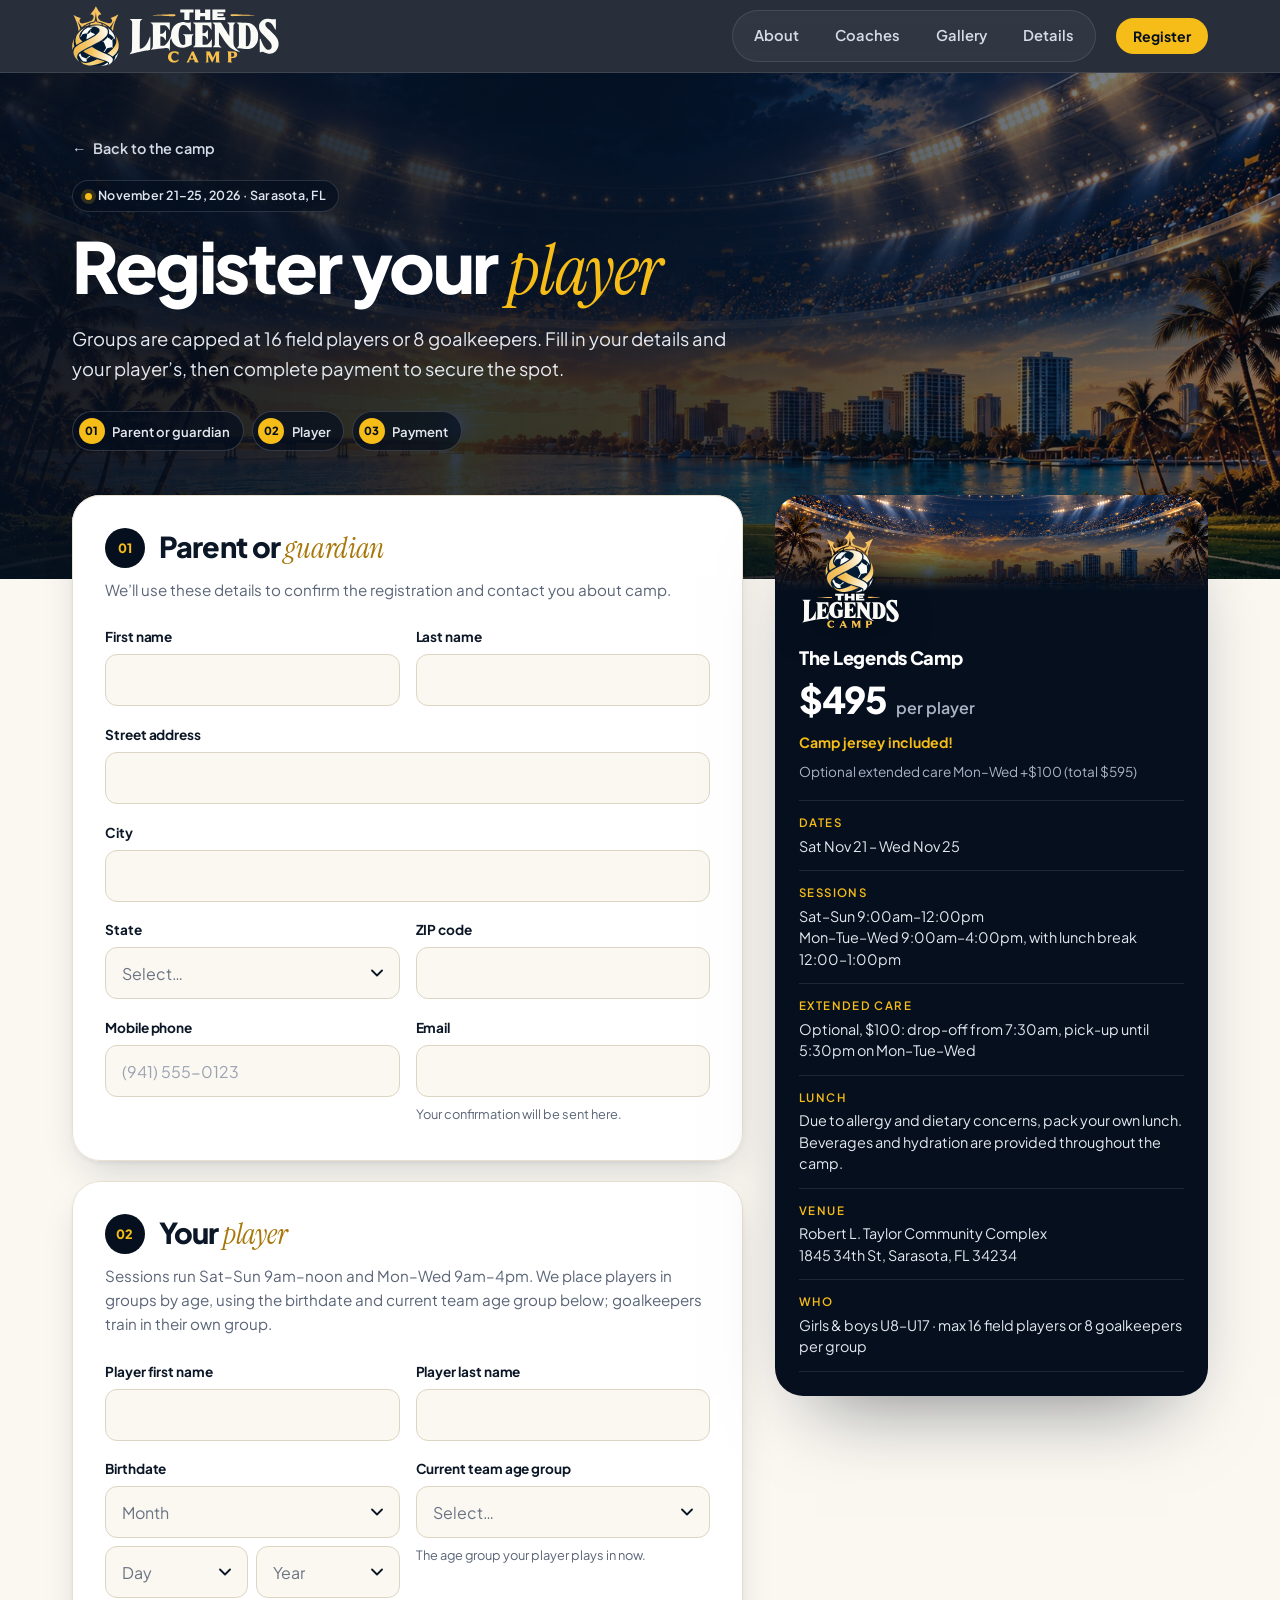
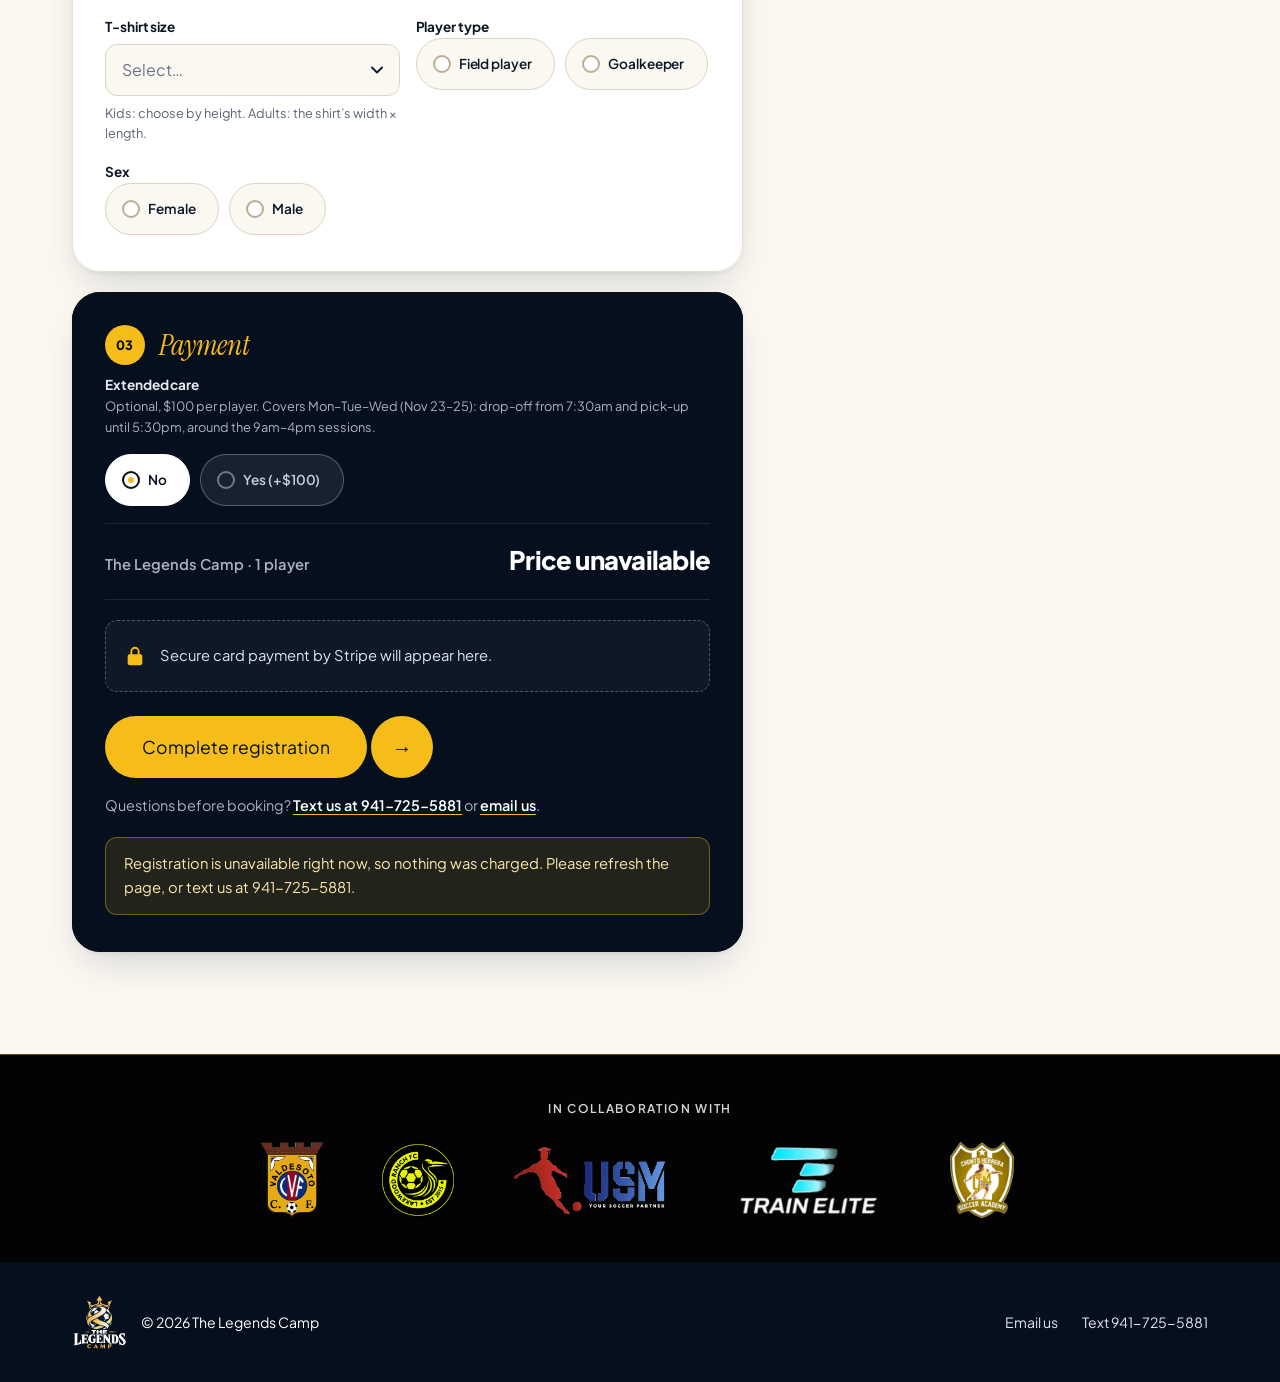
==== commit a0a649c9: "Comparison round: $495 everywhere, first-screen offer, field/goalkeeper programs, safer price loadin" ====
--- a/register.html
+++ b/register.html
@@ -22,7 +22,7 @@
 <meta name="twitter:image" content="https://thelegendscamp.com/images/share-david-ronaldo.jpg">
 
 <link rel="icon" type="image/svg+xml" href="images/logo-dark.svg">
-<link rel="stylesheet" href="css/styles.css?v=20261110b">
+<link rel="stylesheet" href="css/styles.css?v=20261110rm">
 <link rel="stylesheet" href="css/register.css?v=20261109c">
 </head>
 <body class="page-register">
@@ -61,7 +61,7 @@
       <a class="reg-back" href="index.html"><span aria-hidden="true">←</span> Back to the camp</a>
       <p class="chip chip--dark"><span class="chip__dot" aria-hidden="true"></span>November 21–25, 2026 · Sarasota, FL</p>
       <h1>Register your <em>player</em></h1>
-      <p class="reg-hero__lede">Groups are capped at 16 players. Fill in your details and your player’s, then complete payment to secure the spot.</p>
+      <p class="reg-hero__lede">Groups are capped at 16 field players or 8 goalkeepers. Fill in your details and your player’s, then complete payment to secure the spot.</p>
       <ol class="reg-steps" aria-label="Registration steps">
         <li><a href="#step-parent" data-step="step-parent"><span>01</span>Parent or guardian</a></li>
         <li><a href="#step-player" data-step="step-player"><span>02</span>Player</a></li>
@@ -151,7 +151,7 @@
             <span class="reg-card__num">02</span>
             <span class="reg-card__title">Your <em>player</em></span>
           </legend>
-          <p class="reg-card__intro">Birthdate and current team age group help us place your player in the right group.</p>
+          <p class="reg-card__intro">Sessions run Sat–Sun 9am–noon and Mon–Wed 9am–4pm. We place players in groups by age, using the birthdate and current team age group below; goalkeepers train in their own group.</p>
 
           <div class="reg-grid">
             <div class="field">
@@ -235,7 +235,7 @@
 
           <fieldset class="field choice field--full" id="extendedCareGroup">
             <legend>Extended care</legend>
-            <p class="field__hint">Optional, $100: drop-off from 7:30am, pick-up until 5:30pm on Mon–Tue–Wed.</p>
+            <p class="field__hint">Optional, $100 per player. Covers Mon–Tue–Wed (Nov 23–25): drop-off from 7:30am and pick-up until 5:30pm, around the 9am–4pm sessions.</p>
             <div class="choice__row">
               <label class="choice__opt"><input type="radio" name="extended_care" value="No" checked><span>No</span></label>
               <label class="choice__opt"><input type="radio" name="extended_care" value="Yes"><span>Yes (+$100)</span></label>
@@ -244,7 +244,7 @@
 
           <div class="pay-total">
             <span>The Legends Camp · 1 player</span>
-            <strong id="payTotalAmount">$499.00</strong>
+            <strong id="payTotalAmount" aria-live="polite">Loading price…</strong>
           </div>
 
           <div class="pay-element is-placeholder" id="payment-element">
@@ -291,7 +291,7 @@
               <span class="btn-split__label">Complete registration</span>
               <span class="btn-split__icon" aria-hidden="true">→</span>
             </button>
-            <p class="reg-submit__note">Questions first? <a href="mailto:jeffrey@thelegendscamp.com">Email us</a> or text <a href="sms:+19417255881">941-725-5881</a>.</p>
+            <p class="reg-submit__note">Questions before booking? <a href="sms:+19417255881">Text us at 941-725-5881</a> or <a href="mailto:jeffrey@thelegendscamp.com">email us</a>.</p>
           </div>
 
           <p class="reg-status" id="regStatus" role="status" hidden></p>
@@ -304,16 +304,16 @@
           <div class="reg-summary__body">
             <img class="reg-summary__crest" src="images/logo-dark.svg" alt="" width="56" height="56">
             <p class="reg-summary__name">The Legends Camp</p>
-            <p class="price"><span class="price__amount">$499</span><span class="price__note">launch price, per player</span></p>
+            <p class="price"><span class="price__amount">$495</span><span class="price__note">per player</span></p>
             <p class="price-then">Camp jersey included!</p>
-            <p class="price-extra">Optional extended care +$100 (total $599)</p>
+            <p class="price-extra">Optional extended care Mon–Wed +$100 (total $595)</p>
             <dl class="register-card__details">
               <div><dt>Dates</dt><dd>Sat Nov 21 – Wed Nov 25</dd></div>
               <div><dt>Sessions</dt><dd>Sat–Sun 9:00am–12:00pm<br>Mon–Tue–Wed 9:00am–4:00pm, with lunch break 12:00–1:00pm</dd></div>
               <div><dt>Extended care</dt><dd>Optional, $100: drop-off from 7:30am, pick-up until 5:30pm on Mon–Tue–Wed</dd></div>
               <div><dt>Lunch</dt><dd>Due to allergy and dietary concerns, pack your own lunch. Beverages and hydration are provided throughout the camp.</dd></div>
               <div><dt>Venue</dt><dd>Robert L. Taylor Community Complex<br>1845 34th St, Sarasota, FL 34234</dd></div>
-              <div><dt>Who</dt><dd>Girls &amp; boys U8–U17 · max 16 per group</dd></div>
+              <div><dt>Who</dt><dd>Girls &amp; boys U8–U17 · max 16 field players or 8 goalkeepers per group</dd></div>
             </dl>
           </div>
         </div>
@@ -360,8 +360,8 @@
 </footer>
 
 <script src="https://js.stripe.com/v3/"></script>
-<script src="js/main.js?v=20261110"></script>
-<script src="js/register.js?v=20261109"></script>
-<script src="js/semkhor.js"></script>
+<script src="js/main.js?v=20261110rm"></script>
+<script src="js/register.js?v=20261110rm"></script>
+<script src="js/semkhor.js?v=20261110rm"></script>
 </body>
 </html>
--- a/css/styles.css
+++ b/css/styles.css
@@ -714,3 +714,85 @@
 }
 /* Dates and Ages have the longest lines, so each gets a full row. */
 .hero--v2 .glance > div:nth-child(-n+2) { grid-column: 1 / -1; }
+
+/* Messi notes + "See more photos" gallery (2026-11-10). */
+.hero__note, .connect__note { font-size: .78rem; line-height: 1.45; color: #c3ccda; }
+.hero__note { max-width: 70ch; margin: 1rem 0 0; }
+.connect__note { max-width: 70ch; margin: .9rem 0 0; }
+.gallery-stream--more { margin-top: var(--gallery-gap, 12px); }
+.gallery-more-actions { display: flex; justify-content: center; margin-top: 1.75rem; }
+.gallery-toggle {
+  display: inline-flex; align-items: center; gap: .6rem;
+  padding: .85em 1.1em .85em 1.5em; border-radius: 999px; border: 0; cursor: pointer;
+  background: var(--navy-950); color: #fff; font: inherit; font-weight: 700; font-size: .95rem;
+  transition: background-color .2s var(--ease), transform .2s var(--ease);
+}
+.gallery-toggle:hover { background: var(--navy-800); transform: translateY(-1px); }
+.gallery-toggle__count {
+  display: inline-grid; place-items: center; min-width: 2.1em; height: 2.1em; padding: 0 .5em;
+  border-radius: 999px; background: var(--gold); color: var(--navy-950); font-size: .8rem; font-weight: 800;
+}
+.gallery-toggle[aria-expanded="true"] .gallery-toggle__count { display: none; }
+
+
+/* ---- 2026-11-10: Real Madrid comparison round ---- */
+/* First screen: the offer panel (dates, schedule, venue, price, register) comes before the coach photos on phones. */
+.hero__panel--offer .glance--offer { grid-template-columns: 1fr 1fr; }
+.hero__panel--offer .glance--offer > div:nth-child(-n+2) { grid-column: auto; }
+.hero__panel--offer .glance--offer > div:nth-child(3) { grid-column: 1 / -1; }
+.hero__panel--offer .glance dd { font-size: .95rem; }
+.hero__register { display: flex; margin-top: .75rem; }
+.hero__register .btn-split__label { flex: 1; justify-content: center; }
+.hero__panel--offer .hero__text-us { margin-top: .5rem; }
+.countdown--compact { margin: .6rem 0 0; padding: 0; border: 0; }
+.countdown__line { display: table; margin: 0; padding: .3rem .6rem; border-radius: var(--radius-sm); background: rgba(5,15,30,.86); color: #c3ccda; font-size: .78rem; font-weight: 600; font-variant-numeric: tabular-nums; }
+.countdown__line span { color: #fff; }
+@media (max-width: 979px) {
+  .hero--v2 .hero__panel { order: 2; }
+  .hero--v2 .hero__coach-banner { order: 3; }
+}
+@media (max-width: 639px) {
+  .hero--v2 .hero__copy .chip { display: none; }
+  .hero--v2 .hero__lede { font-size: .98rem; margin-top: .8rem; }
+  .hero--v2 .hero__inner, .hero--v2 { padding-top: 20px; }
+}
+
+/* Programs: field players and goalkeepers */
+.programs { background: var(--paper); }
+.program-grid { display: grid; gap: 1rem; }
+.program { display: flex; flex-direction: column; gap: .7rem; padding: 1.6rem 1.5rem; border-radius: var(--radius); background: var(--white); border: 1px solid var(--line); }
+.program--gk { background: var(--navy-950); border-color: var(--navy-950); color: #fff; }
+.program__label { margin: 0; font-size: .78rem; font-weight: 700; letter-spacing: .1em; text-transform: uppercase; color: var(--gold-deep); }
+.program--gk .program__label { color: var(--gold); }
+.program h3 { font-size: 1.35rem; }
+.program p { margin: 0; color: var(--muted); }
+.program--gk p:not(.program__label) { color: #dfe5ee; }
+.program__facts { margin: .2rem 0 .4rem; padding-left: 1.1rem; display: grid; gap: .3rem; font-weight: 600; }
+.program__cta { align-self: flex-start; margin-top: auto; }
+@media (min-width: 760px) { .program-grid { grid-template-columns: 1fr 1fr; } }
+
+/* Coach teaching points (proposed, hidden until approved) and review mode */
+.coach-card__focus { margin: .45rem 0 0; font-size: .85rem; line-height: 1.45; color: #e3e8ef; }
+.is-review [data-proposed] { outline: 2px dashed #f6bc17; outline-offset: 3px; }
+.is-review [data-proposed]::before { content: "Proposed – needs Jeff’s approval"; display: block; font-size: .7rem; font-weight: 800; letter-spacing: .06em; text-transform: uppercase; color: #f6bc17; margin-bottom: .2rem; }
+
+/* Register card: text link under the button */
+.register-card__text { display: inline-block; margin-top: .9rem; color: var(--gold); font-weight: 700; text-decoration-color: rgba(246,188,23,.5); text-underline-offset: 3px; }
+/* Phones: the whole offer, including Register, fits on the first screen. */
+@media (max-width: 639px) {
+  .hero--v2 .hero__grid { row-gap: .9rem; }
+  .hero--v2 h1 { font-size: clamp(1.75rem, 7.6vw, 2.15rem); line-height: 1.04; }
+  .hero--v2 .hero__lede { font-size: .9rem; line-height: 1.45; margin: .55rem 0 0; }
+  .hero__panel--offer { padding: 0; }
+  .hero__panel--offer .glance--offer { display: grid; grid-template-columns: 1fr; gap: 0; padding: .2rem .8rem; border-radius: var(--radius-sm); background: rgba(5,15,30,.9); }
+  .hero__panel--offer .glance--offer > div,
+  .hero__panel--offer .glance--offer > div:nth-child(3) { grid-column: auto; display: grid; grid-template-columns: 4.6rem 1fr; align-items: baseline; gap: .5rem; padding: .42rem 0; background: none; border-radius: 0; border-bottom: 1px solid rgba(255,255,255,.1); }
+  .hero__panel--offer .glance--offer > div:last-child { border-bottom: 0; }
+  .hero__panel--offer .glance dt { font-size: .64rem; }
+  .hero__panel--offer .glance dd { margin: 0; font-size: .86rem; line-height: 1.3; }
+  .hero__panel--offer .glance dd span { margin-top: .05rem; font-size: .8rem; }
+  .hero__register { margin-top: .6rem; }
+  .hero__register .btn-split__label, .hero__register .btn-split__icon { height: 50px; }
+  .hero__register .btn-split__icon { width: 50px; }
+  .hero__panel--offer .hero__text-us { min-height: 40px; margin-top: .4rem; padding: .35rem .8rem; font-size: .88rem; }
+}
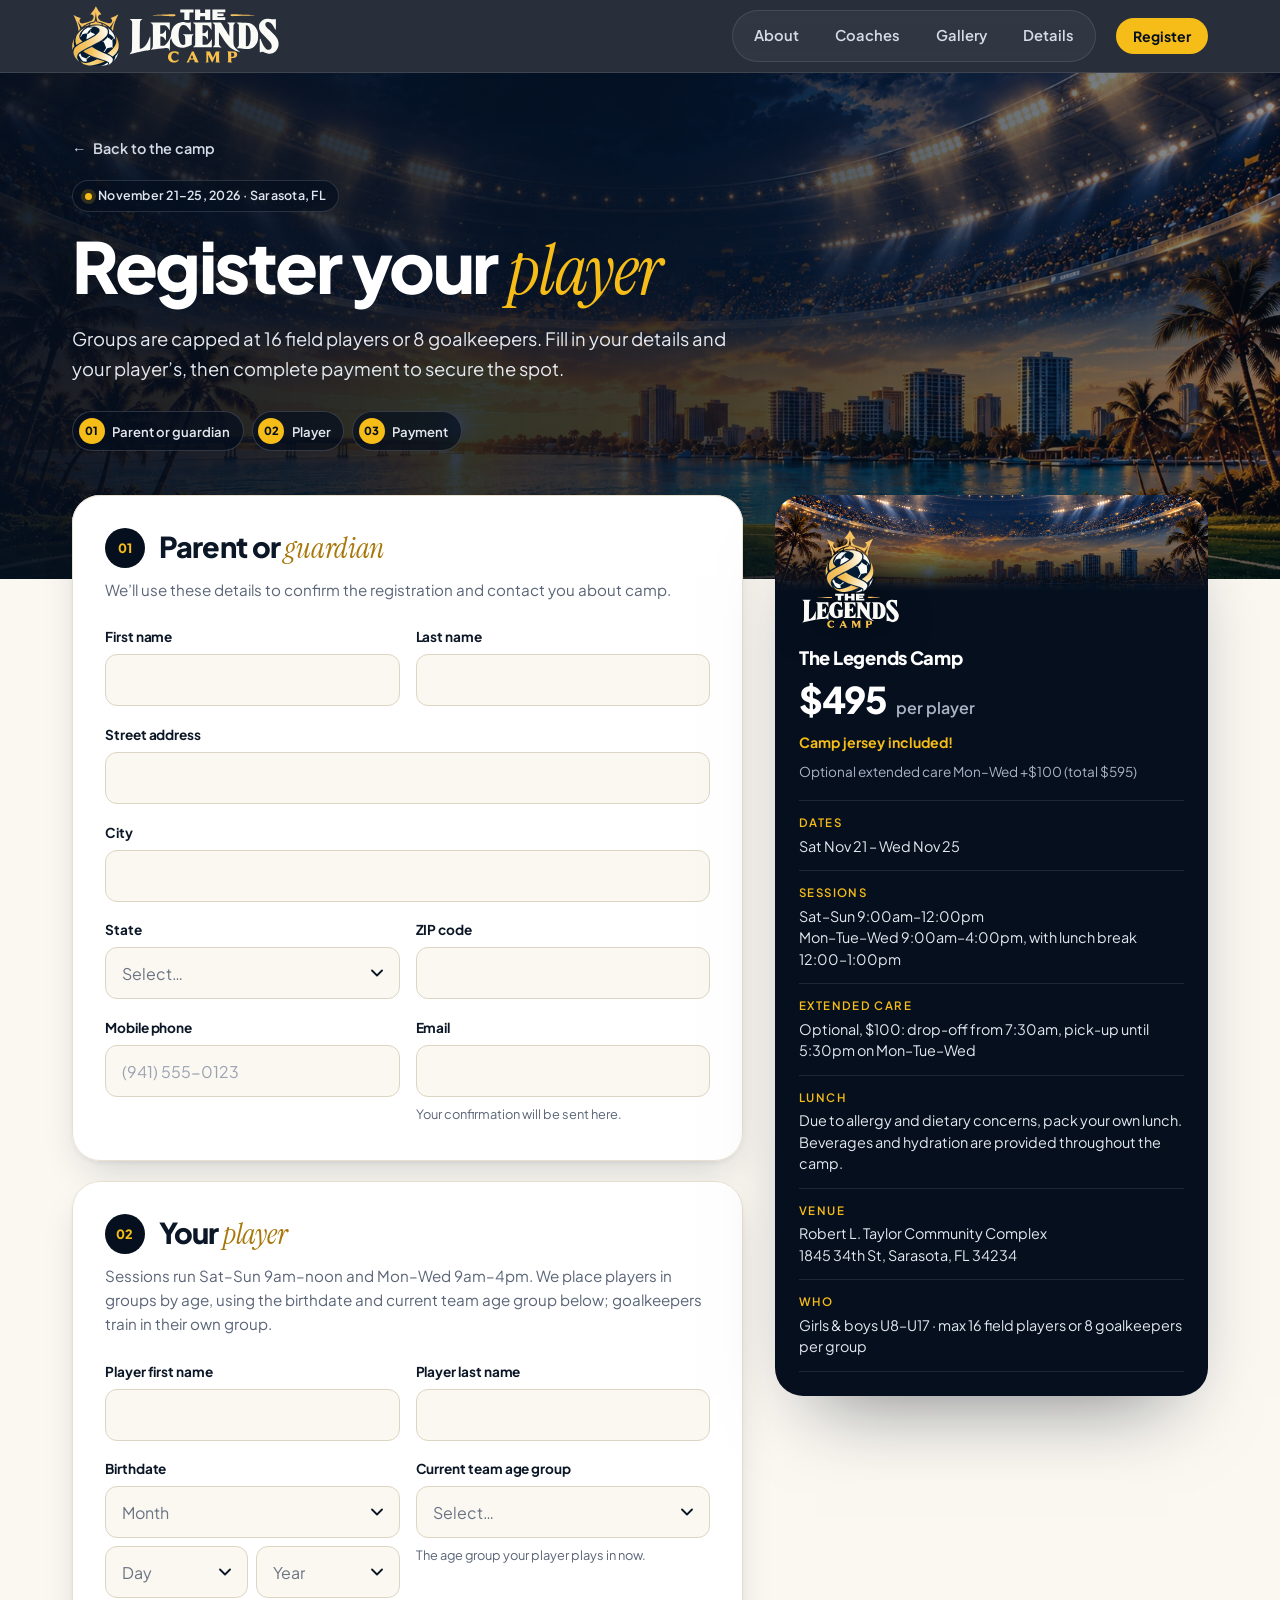
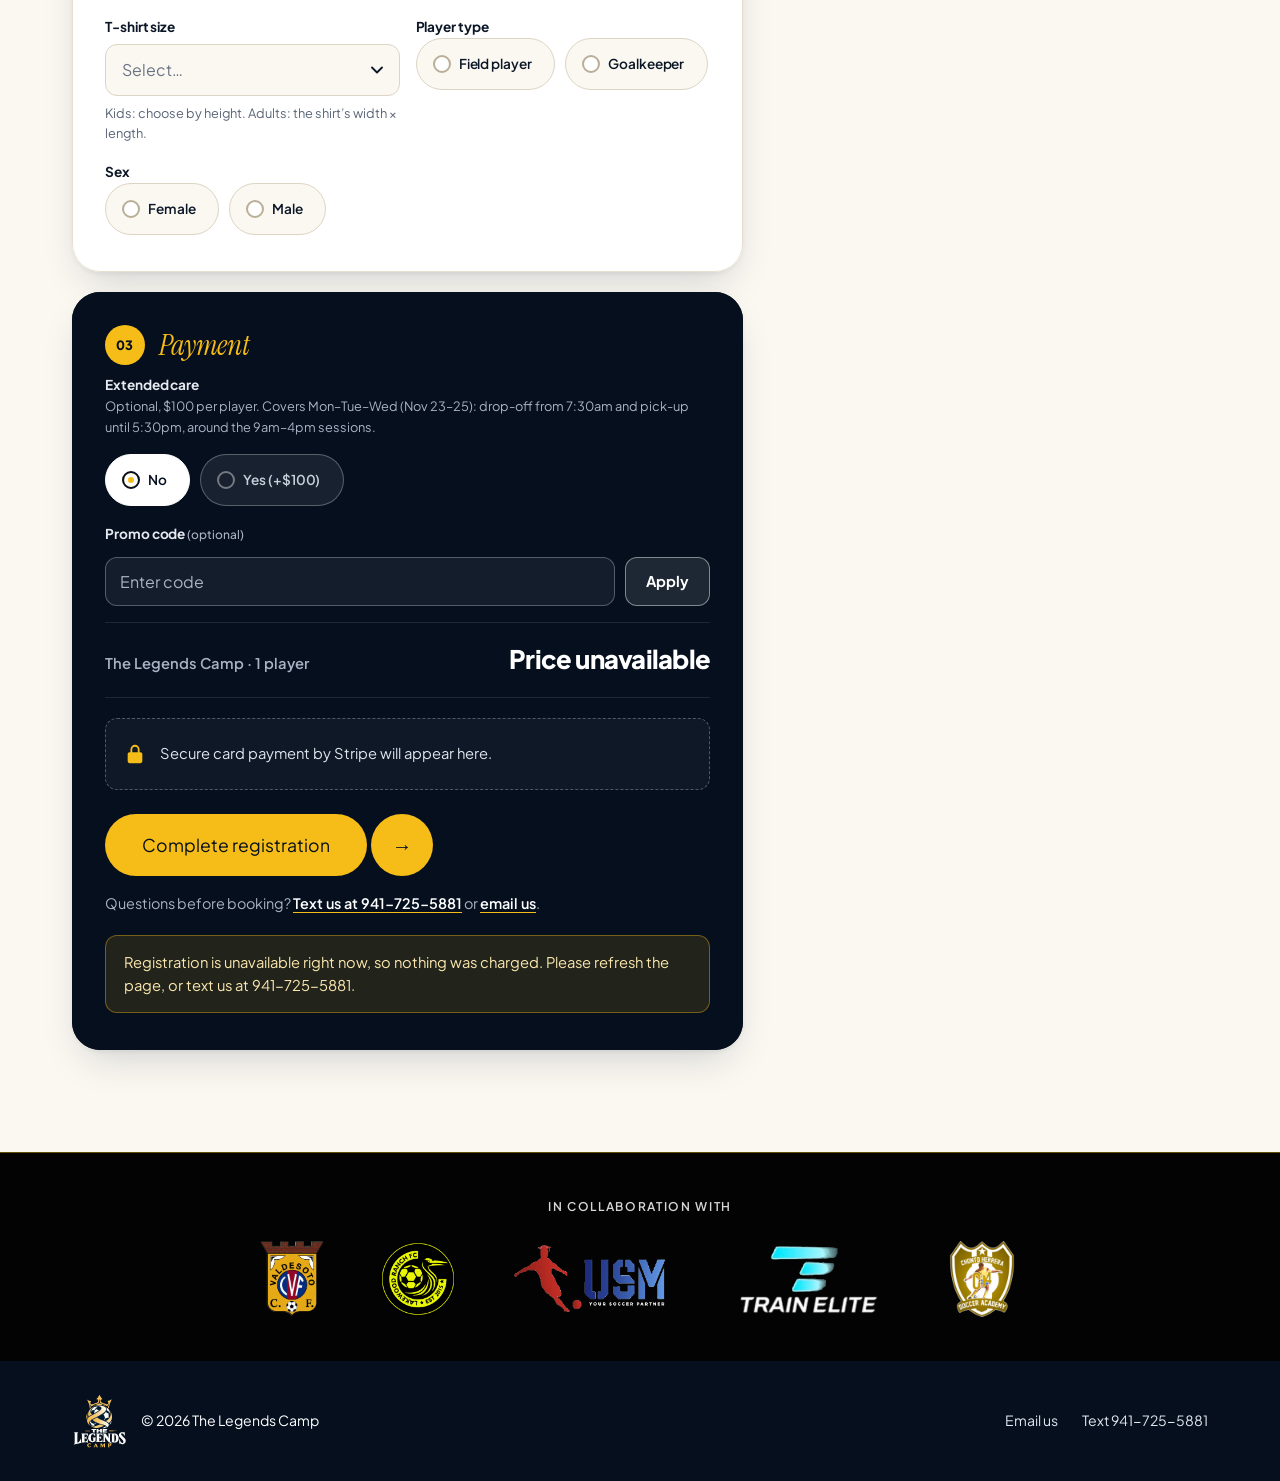
==== commit 393f2f84: "Bring in Alex's live promo-code checkout (register/review, promo box) from thelegendscamp.com" ====
--- a/register.html
+++ b/register.html
@@ -23,7 +23,7 @@
 
 <link rel="icon" type="image/svg+xml" href="images/logo-dark.svg">
 <link rel="stylesheet" href="css/styles.css?v=20261110rm">
-<link rel="stylesheet" href="css/register.css?v=20261109c">
+<link rel="stylesheet" href="css/register.css?v=20261116promo3">
 </head>
 <body class="page-register">
 <a class="skip-link" href="#main">Skip to the form</a>
@@ -242,6 +242,17 @@
             </div>
           </fieldset>
 
+          <div class="pay-promo field field--full">
+            <label for="promoCode">Promo code <span class="pay-promo__optional">(optional)</span></label>
+            <div class="pay-promo__row">
+              <input id="promoCode" name="promo_code" type="text" maxlength="50" autocomplete="off" spellcheck="false" placeholder="Enter code" aria-describedby="promoMessage">
+              <button type="button" class="btn btn--line pay-promo__apply" id="promoApply">Apply</button>
+            </div>
+            <p class="pay-promo__msg" id="promoMessage" role="status" aria-live="polite" hidden></p>
+          </div>
+
+          <p class="pay-promo-line" id="payPromoLine" hidden aria-live="polite"></p>
+
           <div class="pay-total">
             <span>The Legends Camp · 1 player</span>
             <strong id="payTotalAmount" aria-live="polite">Loading price…</strong>
@@ -360,8 +371,9 @@
 </footer>
 
 <script src="https://js.stripe.com/v3/"></script>
+<script src="js/track.js?v=20261110t"></script>
 <script src="js/main.js?v=20261110rm"></script>
-<script src="js/register.js?v=20261110rm"></script>
-<script src="js/semkhor.js?v=20261110rm"></script>
+<script src="js/register.js?v=20261110t"></script>
+<script src="js/semkhor.js?v=20261116pos"></script>
 </body>
 </html>
--- a/css/register.css
+++ b/css/register.css
@@ -234,6 +234,85 @@
   background: #fff;
   color: var(--navy-950);
 }
+
+.pay-promo { margin-bottom: 1rem; }
+.pay-promo label { color: #e6eaf0; }
+.pay-promo__optional { font-weight: 500; color: var(--muted-dark); font-size: .88em; }
+.pay-promo__row { display: flex; flex-wrap: wrap; gap: .65rem; align-items: stretch; margin-top: .35rem; }
+.reg-card--pay .pay-promo__row input {
+  flex: 1 1 10rem; min-width: 0;
+  height: auto;
+  min-height: 2.75rem;
+  padding: .65rem .85rem;
+  border-radius: var(--radius-sm);
+  border: 1px solid rgba(255, 255, 255, .28);
+  background: rgba(255, 255, 255, .06);
+  color: #fff;
+  font-size: 1rem;
+  caret-color: var(--gold);
+}
+.reg-card--pay .pay-promo__row input::placeholder { color: var(--muted-dark); opacity: 1; }
+.reg-card--pay .pay-promo__row input:hover {
+  border-color: rgba(255, 255, 255, .4);
+  background: rgba(255, 255, 255, .1);
+}
+.reg-card--pay .pay-promo__row input:focus {
+  outline: none;
+  color: #fff;
+  background: rgba(255, 255, 255, .12);
+  border-color: var(--gold);
+  box-shadow: 0 0 0 3px rgba(246, 188, 23, .28);
+}
+.reg-card--pay .pay-promo__row input:-webkit-autofill,
+.reg-card--pay .pay-promo__row input:-webkit-autofill:hover,
+.reg-card--pay .pay-promo__row input:-webkit-autofill:focus {
+  -webkit-text-fill-color: #fff;
+  box-shadow: 0 0 0 1000px rgba(13, 37, 66, .95) inset;
+  border-color: var(--gold);
+  transition: background-color 99999s ease-out 0s;
+}
+.reg-card--pay .pay-promo__apply {
+  flex: 0 0 auto;
+  align-self: stretch;
+  min-height: 2.75rem;
+  padding: .65rem 1.25rem;
+  border-radius: var(--radius-sm);
+  border: 1px solid rgba(255, 255, 255, .45);
+  background: rgba(255, 255, 255, .1);
+  color: #fff;
+  font-weight: 700;
+  font-size: .92rem;
+  line-height: 1.2;
+  box-shadow: none;
+  -webkit-appearance: none;
+  appearance: none;
+}
+.reg-card--pay .pay-promo__apply:hover {
+  background: rgba(246, 188, 23, .14);
+  border-color: var(--gold);
+  color: var(--gold);
+}
+.reg-card--pay .pay-promo__apply:focus-visible {
+  outline: 2px solid var(--gold);
+  outline-offset: 2px;
+}
+.reg-card--pay .pay-promo__apply[disabled] {
+  opacity: .55;
+  cursor: progress;
+  color: var(--muted-dark);
+  border-color: rgba(255, 255, 255, .22);
+  background: rgba(255, 255, 255, .04);
+}
+.pay-promo__msg {
+  margin: .55rem 0 0; font-size: .88rem; line-height: 1.4;
+}
+.pay-promo__msg[hidden] { display: none; }
+.pay-promo__msg.is-success { color: #b8e6c8; }
+.pay-promo__msg.is-error { color: #f5b8b0; }
+.pay-promo-line {
+  margin: 0 0 .65rem; font-size: .88rem; color: var(--muted-dark); font-weight: 600;
+}
+.pay-promo-line[hidden] { display: none; }
 
 .pay-total {
   display: flex; flex-wrap: wrap; align-items: baseline; justify-content: space-between; gap: .5rem 1rem;
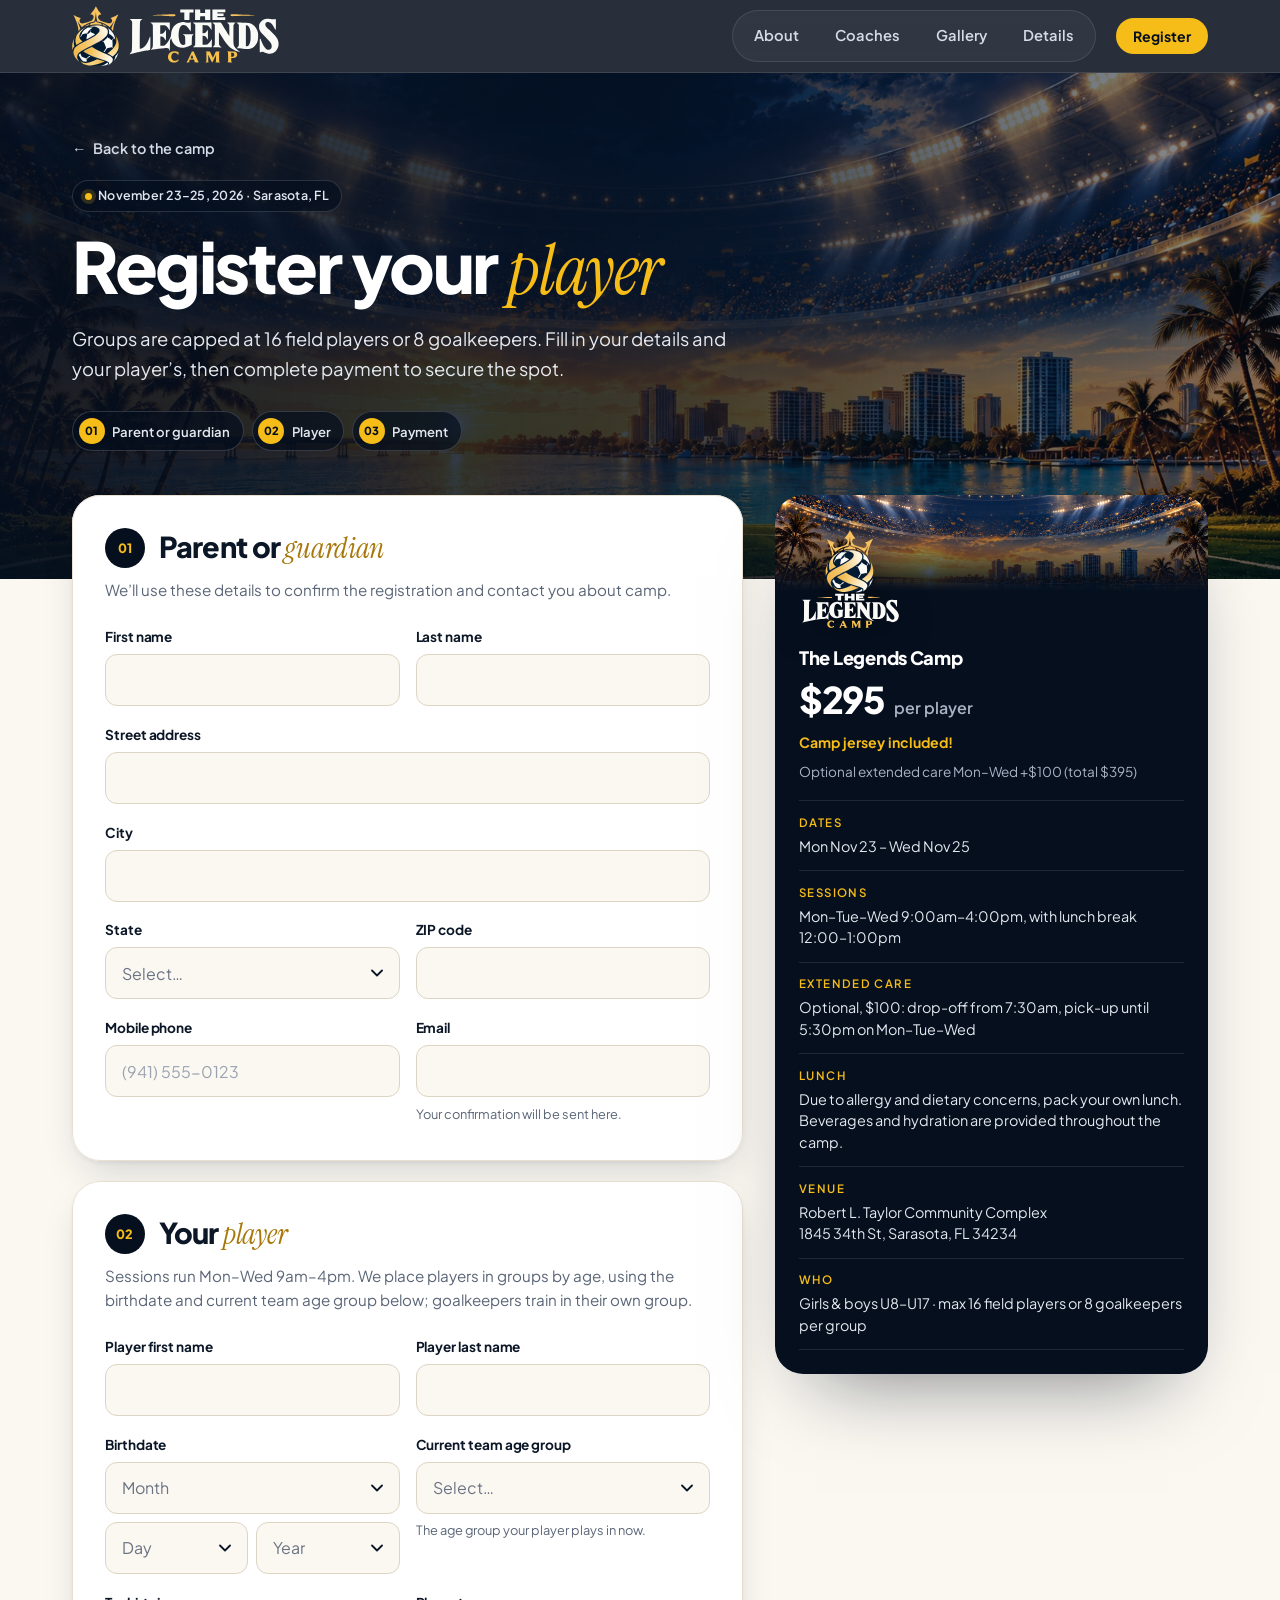
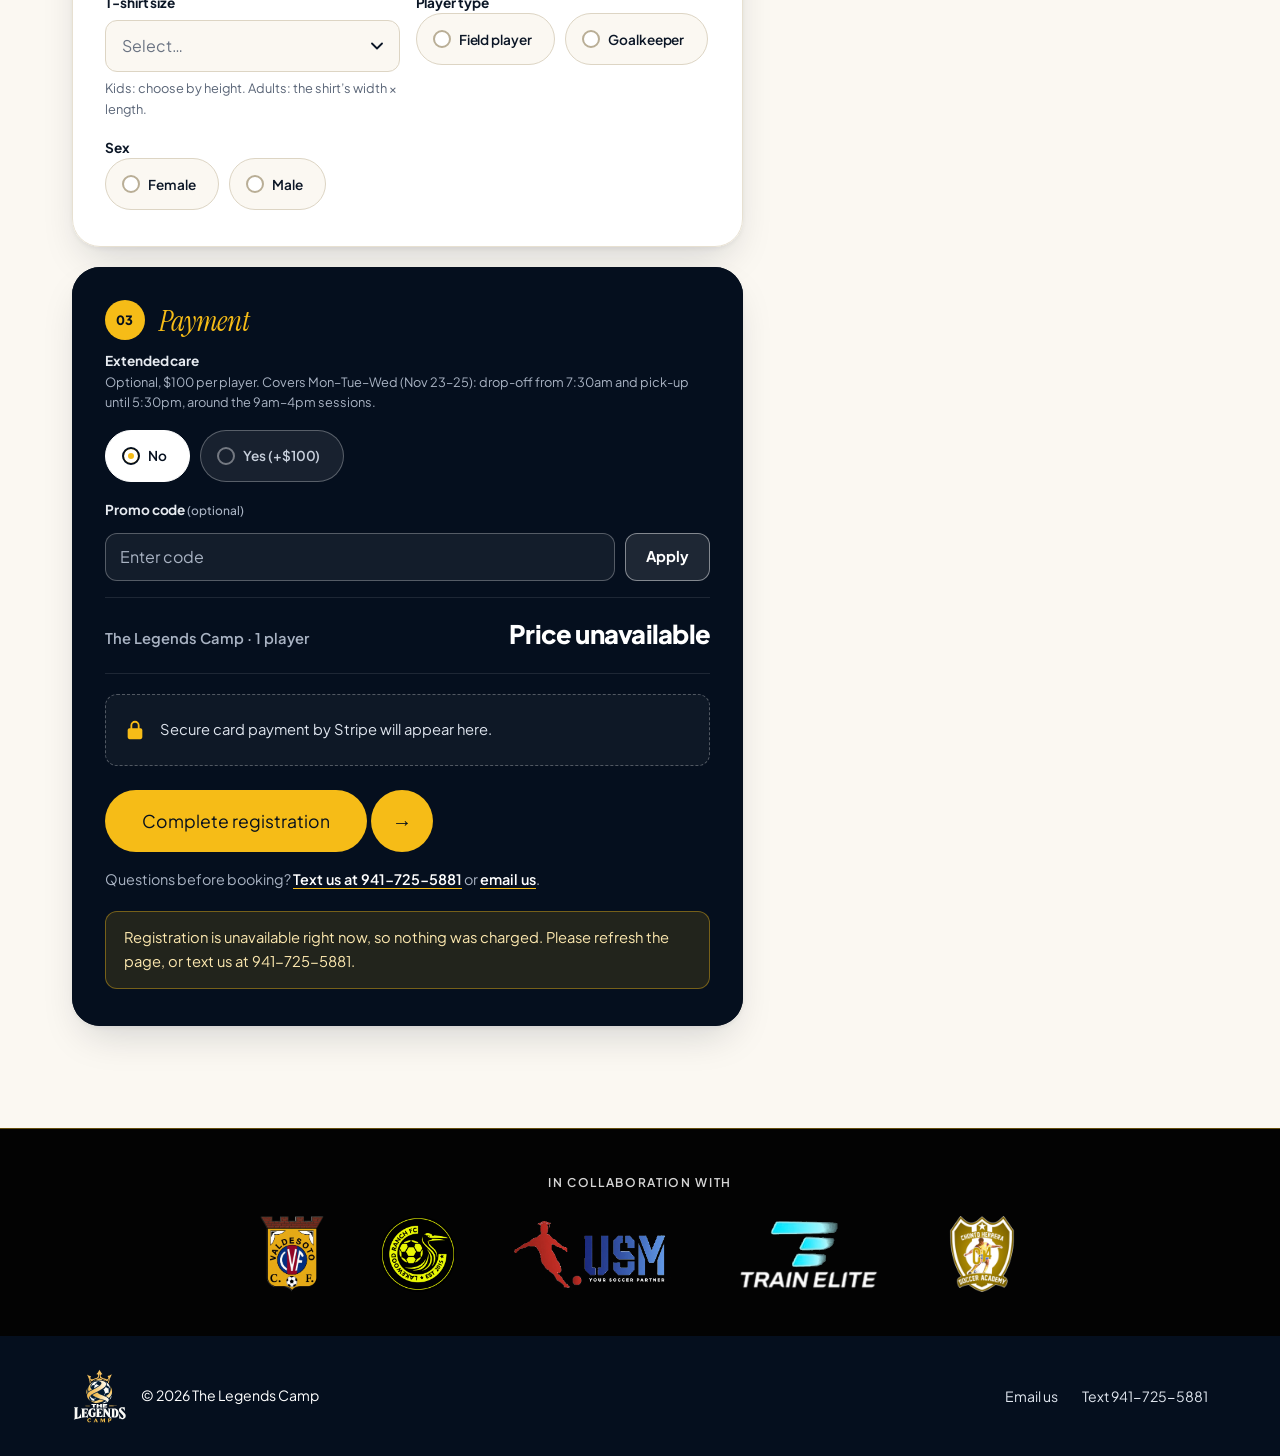
==== commit a1dcd439: "Jeff 2026-11-19: three-day camp Nov 23-25, Mon-Wed only, $295 (+$100 care = $395), countdown to 11/2" ====
--- a/register.html
+++ b/register.html
@@ -4,7 +4,7 @@
 <meta charset="UTF-8">
 <meta name="viewport" content="width=device-width, initial-scale=1">
 <title>Register — The Legends Camp, Sarasota</title>
-<meta name="description" content="Register your player for The Legends Camp in Sarasota, November 21–25, 2026. Groups of just 16 players, ages U8–U17.">
+<meta name="description" content="Register your player for The Legends Camp in Sarasota, November 23–25, 2026. Groups of just 16 players, ages U8–U17.">
 <meta name="theme-color" content="#08111f">
 
 <meta property="og:type" content="website">
@@ -59,7 +59,7 @@
   <section class="reg-hero">
     <div class="wrap">
       <a class="reg-back" href="index.html"><span aria-hidden="true">←</span> Back to the camp</a>
-      <p class="chip chip--dark"><span class="chip__dot" aria-hidden="true"></span>November 21–25, 2026 · Sarasota, FL</p>
+      <p class="chip chip--dark"><span class="chip__dot" aria-hidden="true"></span>November 23–25, 2026 · Sarasota, FL</p>
       <h1>Register your <em>player</em></h1>
       <p class="reg-hero__lede">Groups are capped at 16 field players or 8 goalkeepers. Fill in your details and your player’s, then complete payment to secure the spot.</p>
       <ol class="reg-steps" aria-label="Registration steps">
@@ -151,7 +151,7 @@
             <span class="reg-card__num">02</span>
             <span class="reg-card__title">Your <em>player</em></span>
           </legend>
-          <p class="reg-card__intro">Sessions run Sat–Sun 9am–noon and Mon–Wed 9am–4pm. We place players in groups by age, using the birthdate and current team age group below; goalkeepers train in their own group.</p>
+          <p class="reg-card__intro">Sessions run Mon–Wed 9am–4pm. We place players in groups by age, using the birthdate and current team age group below; goalkeepers train in their own group.</p>
 
           <div class="reg-grid">
             <div class="field">
@@ -315,12 +315,12 @@
           <div class="reg-summary__body">
             <img class="reg-summary__crest" src="images/logo-dark.svg" alt="" width="56" height="56">
             <p class="reg-summary__name">The Legends Camp</p>
-            <p class="price"><span class="price__amount">$495</span><span class="price__note">per player</span></p>
+            <p class="price"><span class="price__amount">$295</span><span class="price__note">per player</span></p>
             <p class="price-then">Camp jersey included!</p>
-            <p class="price-extra">Optional extended care Mon–Wed +$100 (total $595)</p>
+            <p class="price-extra">Optional extended care Mon–Wed +$100 (total $395)</p>
             <dl class="register-card__details">
-              <div><dt>Dates</dt><dd>Sat Nov 21 – Wed Nov 25</dd></div>
-              <div><dt>Sessions</dt><dd>Sat–Sun 9:00am–12:00pm<br>Mon–Tue–Wed 9:00am–4:00pm, with lunch break 12:00–1:00pm</dd></div>
+              <div><dt>Dates</dt><dd>Mon Nov 23 – Wed Nov 25</dd></div>
+              <div><dt>Sessions</dt><dd>Mon–Tue–Wed 9:00am–4:00pm, with lunch break 12:00–1:00pm</dd></div>
               <div><dt>Extended care</dt><dd>Optional, $100: drop-off from 7:30am, pick-up until 5:30pm on Mon–Tue–Wed</dd></div>
               <div><dt>Lunch</dt><dd>Due to allergy and dietary concerns, pack your own lunch. Beverages and hydration are provided throughout the camp.</dd></div>
               <div><dt>Venue</dt><dd>Robert L. Taylor Community Complex<br>1845 34th St, Sarasota, FL 34234</dd></div>
@@ -372,7 +372,7 @@
 
 <script src="https://js.stripe.com/v3/"></script>
 <script src="js/track.js?v=20261110t"></script>
-<script src="js/main.js?v=20261110rm"></script>
+<script src="js/main.js?v=20261119"></script>
 <script src="js/register.js?v=20261110t"></script>
 <script src="js/semkhor.js?v=20261116pos"></script>
 </body>
